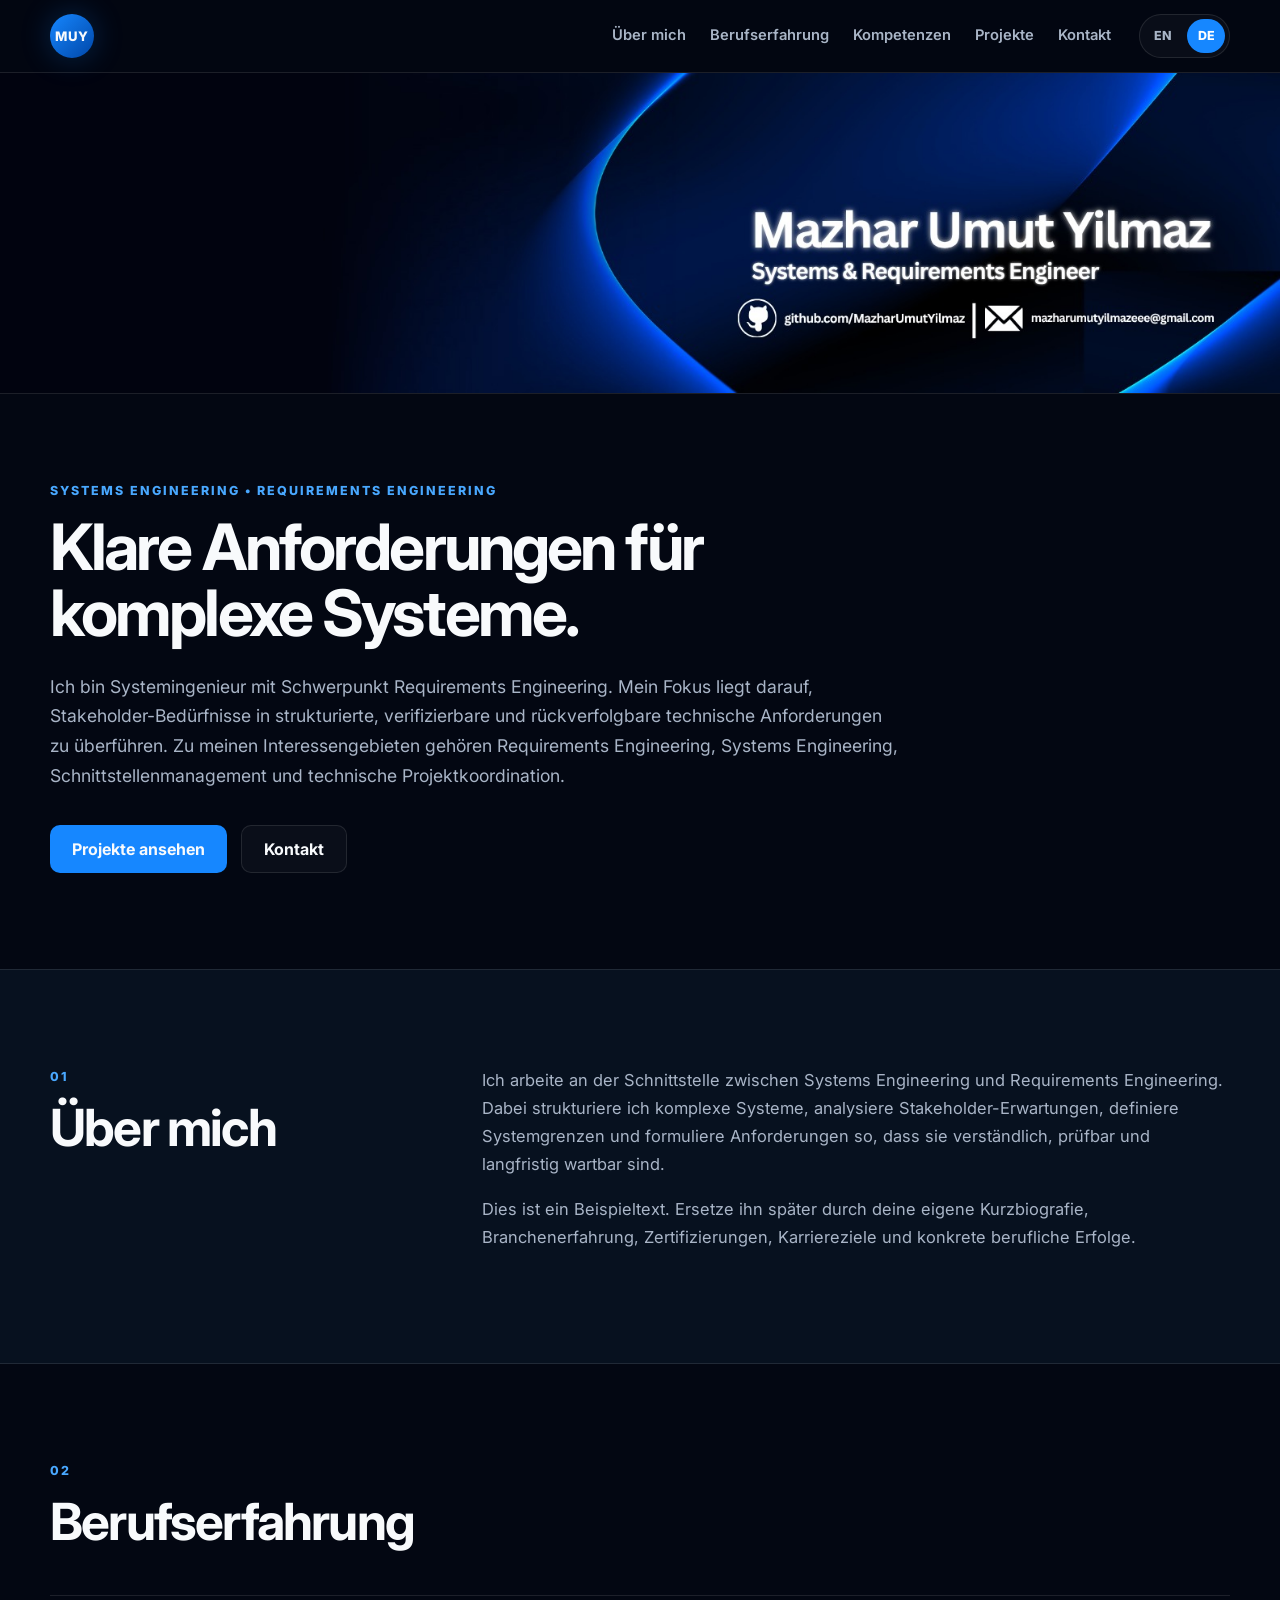
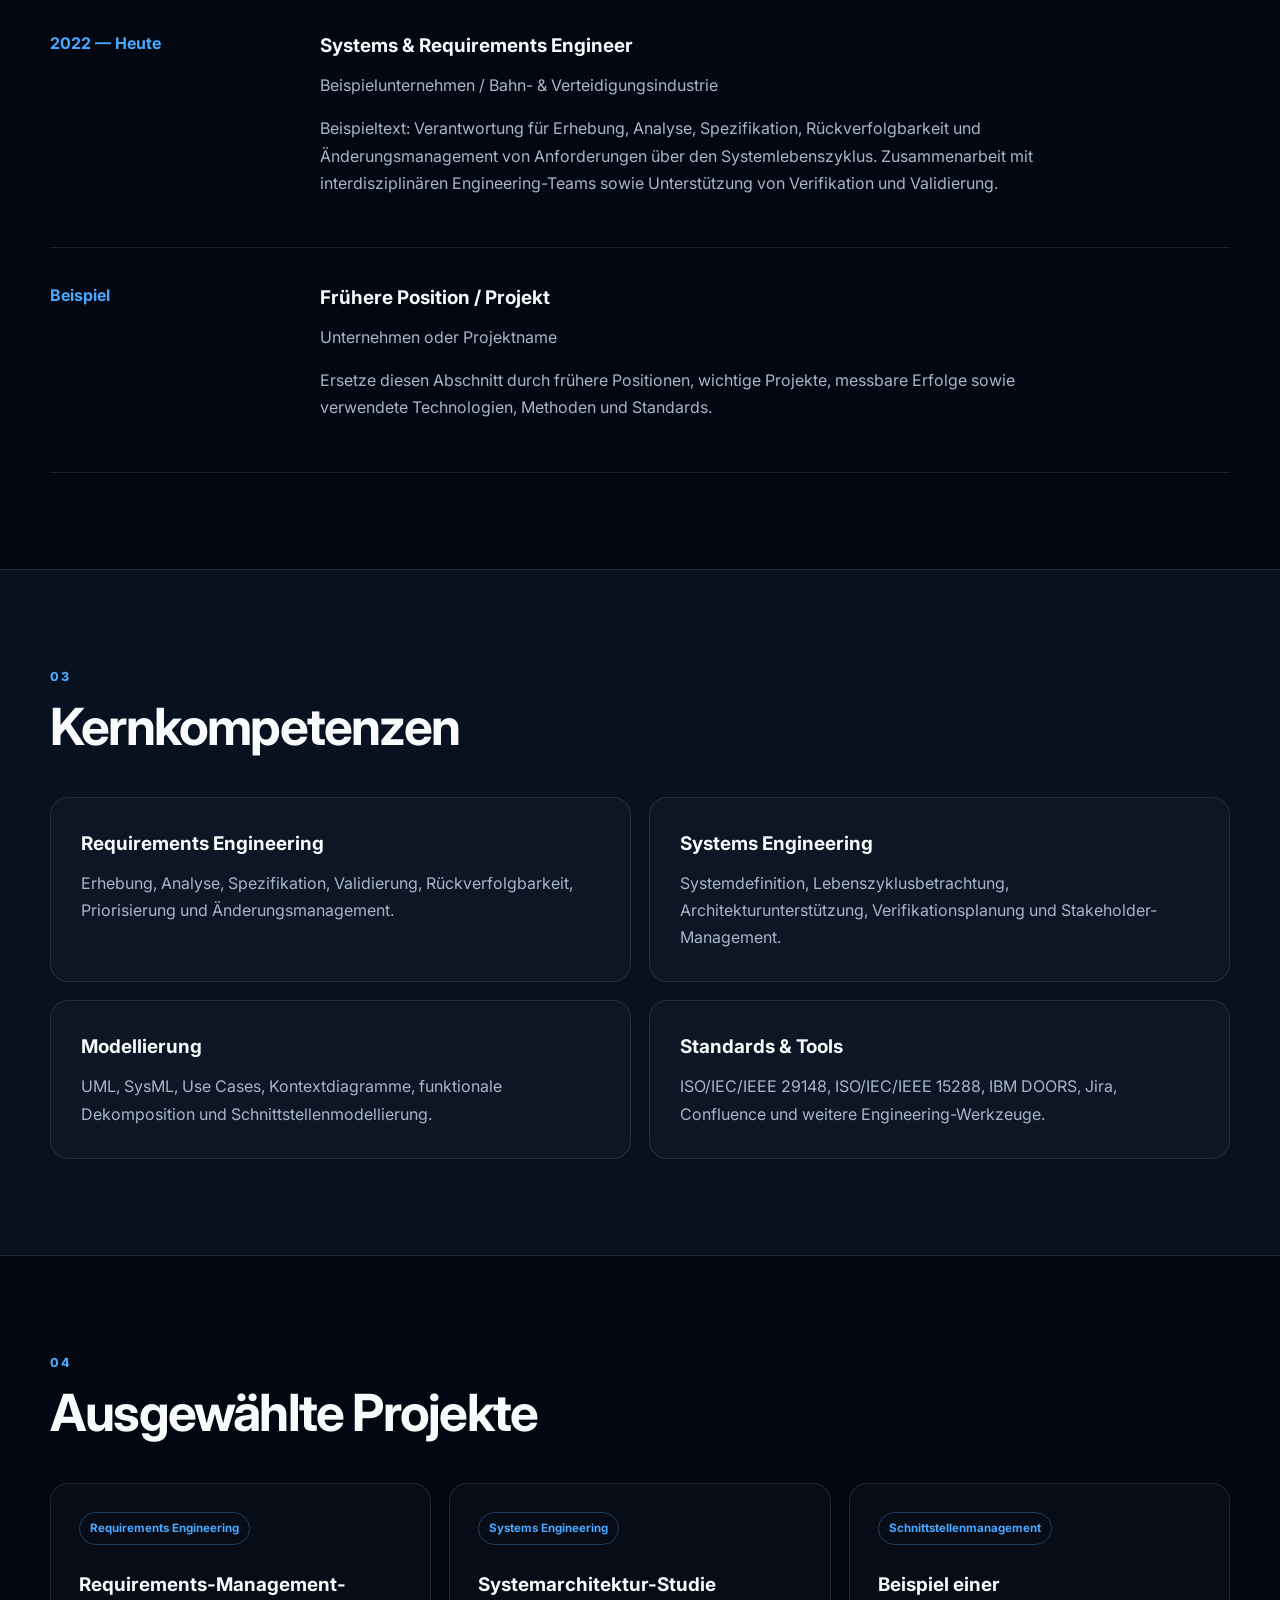
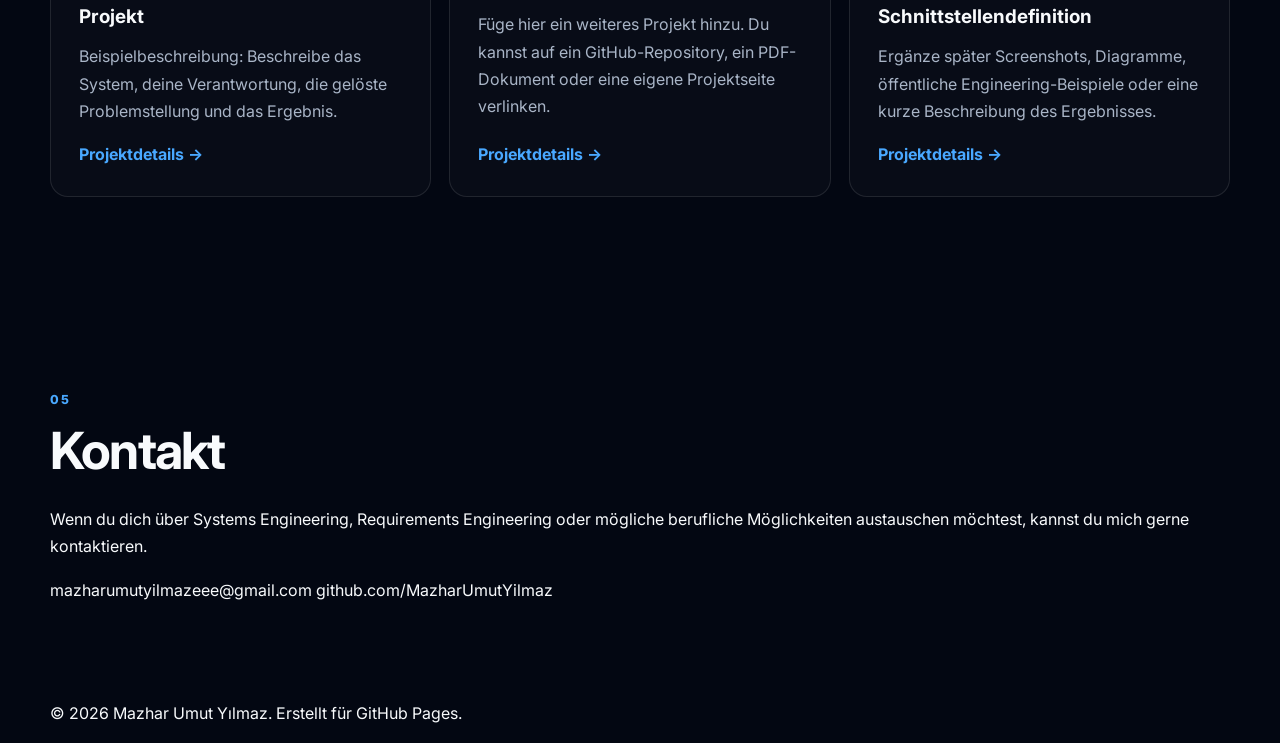
==== de/index.html @ 26349f6c "Add files via upload" ====
<!DOCTYPE html>
<html lang="de">
<head>
  <meta charset="UTF-8" />
  <meta name="viewport" content="width=device-width, initial-scale=1.0" />

  <title>Mazhar Umut Yılmaz | Systemingenieur & Requirements Engineer</title>
  <meta name="description" content="Portfolio von Mazhar Umut Yılmaz – Systemingenieur mit Schwerpunkt Requirements Engineering." />

  <link rel="canonical" href="https://MazharUmutYilmaz.github.io/de/" />
  <link rel="alternate" hreflang="en" href="https://MazharUmutYilmaz.github.io/" />
  <link rel="alternate" hreflang="de" href="https://MazharUmutYilmaz.github.io/de/" />
  <link rel="alternate" hreflang="x-default" href="https://MazharUmutYilmaz.github.io/" />

  <link rel="preconnect" href="https://fonts.googleapis.com">
  <link rel="preconnect" href="https://fonts.gstatic.com" crossorigin>
  <link href="https://fonts.googleapis.com/css2?family=Inter:wght@400;500;600;700;800&display=swap" rel="stylesheet">
  <link rel="stylesheet" href="../styles.css" />
</head>
<body>

  <header class="site-header">
    <div class="container nav-wrapper">
      <a class="brand" href="#home" aria-label="Startseite">MUY</a>

      <div class="nav-area">
        <nav class="nav" aria-label="Hauptnavigation">
          <a href="#about">Über mich</a>
          <a href="#experience">Berufserfahrung</a>
          <a href="#skills">Kompetenzen</a>
          <a href="#projects">Projekte</a>
          <a href="#contact">Kontakt</a>
        </nav>

        <div class="language-switcher" aria-label="Sprache">
          <a href="../" lang="en">EN</a>
          <a class="active" href="./" lang="de" aria-current="page">DE</a>
        </div>
      </div>
    </div>
  </header>

  <main id="home">

    <section class="hero">
      <img
        src="../assets/banner.jpeg"
        alt="Mazhar Umut Yılmaz - Systems & Requirements Engineer"
        class="hero-image"
      />
    </section>

    <section class="section intro-section">
      <div class="container">
        <p class="eyebrow">SYSTEMS ENGINEERING • REQUIREMENTS ENGINEERING</p>

        <h1>Klare Anforderungen für komplexe Systeme.</h1>

        <p class="lead">
          Ich bin Systemingenieur mit Schwerpunkt Requirements Engineering.
          Mein Fokus liegt darauf, Stakeholder-Bedürfnisse in strukturierte,
          verifizierbare und rückverfolgbare technische Anforderungen zu überführen.
          Zu meinen Interessengebieten gehören Requirements Engineering,
          Systems Engineering, Schnittstellenmanagement und technische Projektkoordination.
        </p>

        <div class="button-row">
          <a class="button primary" href="#projects">Projekte ansehen</a>
          <a class="button secondary" href="#contact">Kontakt</a>
        </div>
      </div>
    </section>

    <section class="section alt" id="about">
      <div class="container two-column">
        <div>
          <p class="section-number">01</p>
          <h2>Über mich</h2>
        </div>

        <div class="content">
          <p>
            Ich arbeite an der Schnittstelle zwischen Systems Engineering und
            Requirements Engineering. Dabei strukturiere ich komplexe Systeme,
            analysiere Stakeholder-Erwartungen, definiere Systemgrenzen und
            formuliere Anforderungen so, dass sie verständlich, prüfbar und
            langfristig wartbar sind.
          </p>

          <p>
            Dies ist ein Beispieltext. Ersetze ihn später durch deine eigene
            Kurzbiografie, Branchenerfahrung, Zertifizierungen, Karriereziele
            und konkrete berufliche Erfolge.
          </p>
        </div>
      </div>
    </section>

    <section class="section" id="experience">
      <div class="container">
        <p class="section-number">02</p>
        <h2>Berufserfahrung</h2>

        <div class="timeline">
          <article class="timeline-item">
            <div class="timeline-date">2022 — Heute</div>
            <div>
              <h3>Systems & Requirements Engineer</h3>
              <p class="muted">Beispielunternehmen / Bahn- & Verteidigungsindustrie</p>
              <p>
                Beispieltext: Verantwortung für Erhebung, Analyse, Spezifikation,
                Rückverfolgbarkeit und Änderungsmanagement von Anforderungen
                über den Systemlebenszyklus. Zusammenarbeit mit interdisziplinären
                Engineering-Teams sowie Unterstützung von Verifikation und Validierung.
              </p>
            </div>
          </article>

          <article class="timeline-item">
            <div class="timeline-date">Beispiel</div>
            <div>
              <h3>Frühere Position / Projekt</h3>
              <p class="muted">Unternehmen oder Projektname</p>
              <p>
                Ersetze diesen Abschnitt durch frühere Positionen, wichtige Projekte,
                messbare Erfolge sowie verwendete Technologien, Methoden und Standards.
              </p>
            </div>
          </article>
        </div>
      </div>
    </section>

    <section class="section alt" id="skills">
      <div class="container">
        <p class="section-number">03</p>
        <h2>Kernkompetenzen</h2>

        <div class="cards">
          <article class="card">
            <h3>Requirements Engineering</h3>
            <p>
              Erhebung, Analyse, Spezifikation, Validierung, Rückverfolgbarkeit,
              Priorisierung und Änderungsmanagement.
            </p>
          </article>

          <article class="card">
            <h3>Systems Engineering</h3>
            <p>
              Systemdefinition, Lebenszyklusbetrachtung, Architekturunterstützung,
              Verifikationsplanung und Stakeholder-Management.
            </p>
          </article>

          <article class="card">
            <h3>Modellierung</h3>
            <p>
              UML, SysML, Use Cases, Kontextdiagramme, funktionale Dekomposition
              und Schnittstellenmodellierung.
            </p>
          </article>

          <article class="card">
            <h3>Standards & Tools</h3>
            <p>
              ISO/IEC/IEEE 29148, ISO/IEC/IEEE 15288, IBM DOORS, Jira,
              Confluence und weitere Engineering-Werkzeuge.
            </p>
          </article>
        </div>
      </div>
    </section>

    <section class="section" id="projects">
      <div class="container">
        <p class="section-number">04</p>
        <h2>Ausgewählte Projekte</h2>

        <div class="project-grid">
          <article class="project-card">
            <span class="tag">Requirements Engineering</span>
            <h3>Requirements-Management-Projekt</h3>
            <p>
              Beispielbeschreibung: Beschreibe das System, deine Verantwortung,
              die gelöste Problemstellung und das Ergebnis.
            </p>
            <a href="#">Projektdetails →</a>
          </article>

          <article class="project-card">
            <span class="tag">Systems Engineering</span>
            <h3>Systemarchitektur-Studie</h3>
            <p>
              Füge hier ein weiteres Projekt hinzu. Du kannst auf ein GitHub-Repository,
              ein PDF-Dokument oder eine eigene Projektseite verlinken.
            </p>
            <a href="#">Projektdetails →</a>
          </article>

          <article class="project-card">
            <span class="tag">Schnittstellenmanagement</span>
            <h3>Beispiel einer Schnittstellendefinition</h3>
            <p>
              Ergänze später Screenshots, Diagramme, öffentliche Engineering-Beispiele
              oder eine kurze Beschreibung des Ergebnisses.
            </p>
            <a href="#">Projektdetails →</a>
          </article>
        </div>
      </div>
    </section>

    <section class="section contact-section" id="contact">
      <div class="container contact-box">
        <div>
          <p class="section-number">05</p>
          <h2>Kontakt</h2>
          <p>
            Wenn du dich über Systems Engineering, Requirements Engineering oder
            mögliche berufliche Möglichkeiten austauschen möchtest, kannst du
            mich gerne kontaktieren.
          </p>
        </div>

        <div class="contact-links">
          <a href="mailto:mazharumutyilmazeee@gmail.com">
            mazharumutyilmazeee@gmail.com
          </a>

          <a href="https://github.com/MazharUmutYilmaz" target="_blank" rel="noopener">
            github.com/MazharUmutYilmaz
          </a>
        </div>
      </div>
    </section>

  </main>

  <footer class="footer">
    <div class="container">
      <p>© 2026 Mazhar Umut Yılmaz. Erstellt für GitHub Pages.</p>
    </div>
  </footer>

</body>
</html>
---- styles.css ----
/* =========================
   EASY CUSTOMIZATION
   ========================= */
:root {
  --bg: #030712;
  --bg-alt: #07111f;
  --card: #0b1628;
  --text: #f8fafc;
  --muted: #a9b5c7;
  --line: rgba(255, 255, 255, 0.10);
  --accent: #1687ff;
  --accent-2: #49a8ff;
  --max-width: 1180px;
}

* {
  box-sizing: border-box;
}

html {
  scroll-behavior: smooth;
}

body {
  margin: 0;
  background: var(--bg);
  color: var(--text);
  font-family: "Inter", Arial, sans-serif;
  line-height: 1.7;
}

a {
  color: inherit;
  text-decoration: none;
}

img {
  display: block;
  max-width: 100%;
}

.container {
  width: min(calc(100% - 40px), var(--max-width));
  margin: 0 auto;
}

/* HEADER */
.site-header {
  position: sticky;
  top: 0;
  z-index: 100;
  background: rgba(3, 7, 18, 0.88);
  backdrop-filter: blur(14px);
  border-bottom: 1px solid var(--line);
}

.nav-wrapper {
  min-height: 72px;
  display: flex;
  align-items: center;
  justify-content: space-between;
  gap: 24px;
}

.brand {
  width: 44px;
  height: 44px;
  flex: 0 0 auto;
  display: grid;
  place-items: center;
  border-radius: 50%;
  font-size: 0.82rem;
  font-weight: 800;
  letter-spacing: 0.05em;
  background: linear-gradient(135deg, var(--accent), #0047a8);
  box-shadow: 0 0 30px rgba(22, 135, 255, 0.25);
}

.nav-area {
  display: flex;
  align-items: center;
  justify-content: flex-end;
  gap: 28px;
  min-width: 0;
}

.nav {
  display: flex;
  flex-wrap: wrap;
  gap: 24px;
}

.nav a {
  color: var(--muted);
  font-size: 0.92rem;
  font-weight: 600;
  transition: 0.2s ease;
}

.nav a:hover {
  color: var(--text);
}

/* LANGUAGE SWITCHER */
.language-switcher {
  display: inline-flex;
  align-items: center;
  gap: 5px;
  padding: 4px;
  border: 1px solid var(--line);
  border-radius: 999px;
  background: rgba(255,255,255,0.03);
  white-space: nowrap;
}

.language-switcher a {
  min-width: 38px;
  padding: 6px 10px;
  border-radius: 999px;
  color: var(--muted);
  font-size: 0.78rem;
  font-weight: 800;
  text-align: center;
  transition: 0.2s ease;
}

.language-switcher a:hover {
  color: var(--text);
}

.language-switcher a.active {
  color: #fff;
  background: var(--accent);
}

/* HERO */
.hero {
  width: 100%;
  overflow: hidden;
  border-bottom: 1px solid var(--line);
  background: #020610;
}

.hero-image {
  width: 100%;
  height: auto;
  object-fit: cover;
}

/* SECTIONS */
.section {
  padding: 96px 0;
}

.section.alt {
  background: var(--bg-alt);
  border-top: 1px solid var(--line);
  border-bottom: 1px solid var(--line);
}

.intro-section {
  padding-top: 86px;
}

.eyebrow,
.section-number {
  color: var(--accent-2);
  font-size: 0.78rem;
  font-weight: 800;
  letter-spacing: 0.16em;
}

h1,
h2,
h3,
p {
  margin-top: 0;
}

h1 {
  max-width: 900px;
  margin-bottom: 26px;
  font-size: clamp(2.4rem, 5vw, 5rem);
  line-height: 1.03;
  letter-spacing: -0.045em;
}

h2 {
  margin-bottom: 28px;
  font-size: clamp(2rem, 4vw, 3.4rem);
  line-height: 1.08;
  letter-spacing: -0.035em;
}

h3 {
  margin-bottom: 10px;
  font-size: 1.18rem;
}

.lead {
  max-width: 850px;
  color: var(--muted);
  font-size: 1.1rem;
}

.muted {
  color: var(--muted);
}

.two-column {
  display: grid;
  grid-template-columns: 0.8fr 1.7fr;
  gap: 80px;
}

.content p {
  color: var(--muted);
  font-size: 1.03rem;
}

/* BUTTONS */
.button-row {
  display: flex;
  flex-wrap: wrap;
  gap: 14px;
  margin-top: 34px;
}

.button {
  display: inline-flex;
  align-items: center;
  justify-content: center;
  min-height: 48px;
  padding: 0 22px;
  border-radius: 10px;
  font-weight: 700;
  transition: transform 0.2s ease, opacity 0.2s ease;
}

.button:hover {
  transform: translateY(-2px);
}

.button.primary {
  background: var(--accent);
}

.button.secondary {
  border: 1px solid var(--line);
  background: rgba(255,255,255,0.03);
}

/* EXPERIENCE */
.timeline {
  margin-top: 46px;
  border-top: 1px solid var(--line);
}

.timeline-item {
  display: grid;
  grid-template-columns: 220px 1fr;
  gap: 50px;
  padding: 34px 0;
  border-bottom: 1px solid var(--line);
}

.timeline-date {
  color: var(--accent-2);
  font-weight: 700;
}

.timeline-item p {
  max-width: 760px;
  color: var(--muted);
}

/* SKILLS */
.cards {
  display: grid;
  grid-template-columns: repeat(2, 1fr);
  gap: 18px;
  margin-top: 42px;
}

.card,
.project-card {
  border: 1px solid var(--line);
  border-radius: 18px;
  background: rgba(255,255,255,0.025);
}

.card {
  padding: 30px;
}

.card p {
  margin-bottom: 0;
  color: var(--muted);
}

/* PROJECTS */
.project-grid {
  display: grid;
  grid-template-columns: repeat(3, 1fr);
  gap: 18px;
  margin-top: 42px;
}

.project-card {
  min-height: 290px;
  padding: 28px;
  display: flex;
  flex-direction: column;
}

.project-card p {
  color: var(--muted);
  flex-grow: 1;
}

.project-card a {
  color: var(--accent-2);
  font-weight: 700;
}

.tag {
  width: fit-content;
  margin-bottom: 24px;
  padding: 6px 10px;
  border: 1px solid rgba(73, 168, 255, 0.3);
  border-radius: 999px;
  color: var(--accent-2);
  font-size: 0.72rem;
  font-weight: 700;
}

/* =========================
   CONTACT FORM
   ========================= */

.contact-form {
  margin-top: 40px;
  width: 100%;
  display: flex;
  flex-direction: column;
  gap: 20px;
}

.form-row {
  display: grid;
  grid-template-columns: repeat(2, 1fr);
  gap: 20px;
}

.form-group {
  display: flex;
  flex-direction: column;
  gap: 8px;
}

.form-group label {
  font-size: 14px;
  font-weight: 600;
  letter-spacing: 0.5px;
}

.form-group input,
.form-group textarea {
  width: 100%;
  padding: 14px 16px;

  font-family: inherit;
  font-size: 15px;

  border: 1px solid #d8d8d8;
  border-radius: 8px;

  background: transparent;

  outline: none;

  transition:
    border-color 0.2s ease,
    box-shadow 0.2s ease;
}

.form-group input:focus,
.form-group textarea:focus {
  border-color: #333;
  box-shadow: 0 0 0 3px rgba(0, 0, 0, 0.06);
}

.form-group textarea {
  resize: vertical;
  min-height: 150px;
}

.contact-button {
  align-self: flex-start;

  padding: 13px 28px;

  border: none;
  border-radius: 8px;

  background: #111;
  color: #fff;

  font-family: inherit;
  font-size: 15px;
  font-weight: 600;

  cursor: pointer;

  transition:
    transform 0.2s ease,
    opacity 0.2s ease;
}

.contact-button:hover {
  transform: translateY(-2px);
  opacity: 0.85;
}

/* Mobile */

@media (max-width: 768px) {
  .form-row {
    grid-template-columns: 1fr;
  }

  .contact-button {
    width: 100%;
  }
}

/* RESPONSIVE */
@media (max-width: 980px) {
  .nav-area {
    gap: 16px;
  }

  .nav {
    gap: 14px;
  }

  .nav a {
    font-size: 0.82rem;
  }
}

@media (max-width: 900px) {
  .two-column,
  .contact-box {
    grid-template-columns: 1fr;
    gap: 30px;
  }

  .project-grid {
    grid-template-columns: 1fr;
  }

  .cards {
    grid-template-columns: 1fr;
  }

  .timeline-item {
    grid-template-columns: 1fr;
    gap: 8px;
  }
}

@media (max-width: 760px) {
  .site-header {
    position: static;
  }

  .nav-wrapper {
    padding: 14px 0;
  }

  .nav {
    display: none;
  }

  .section {
    padding: 72px 0;
  }

  h1 {
    font-size: clamp(2.2rem, 12vw, 3.8rem);
  }
}

@media (max-width: 520px) {
  .container {
    width: min(calc(100% - 28px), var(--max-width));
  }

  .hero-image {
    min-height: 170px;
    object-position: center;
  }
}
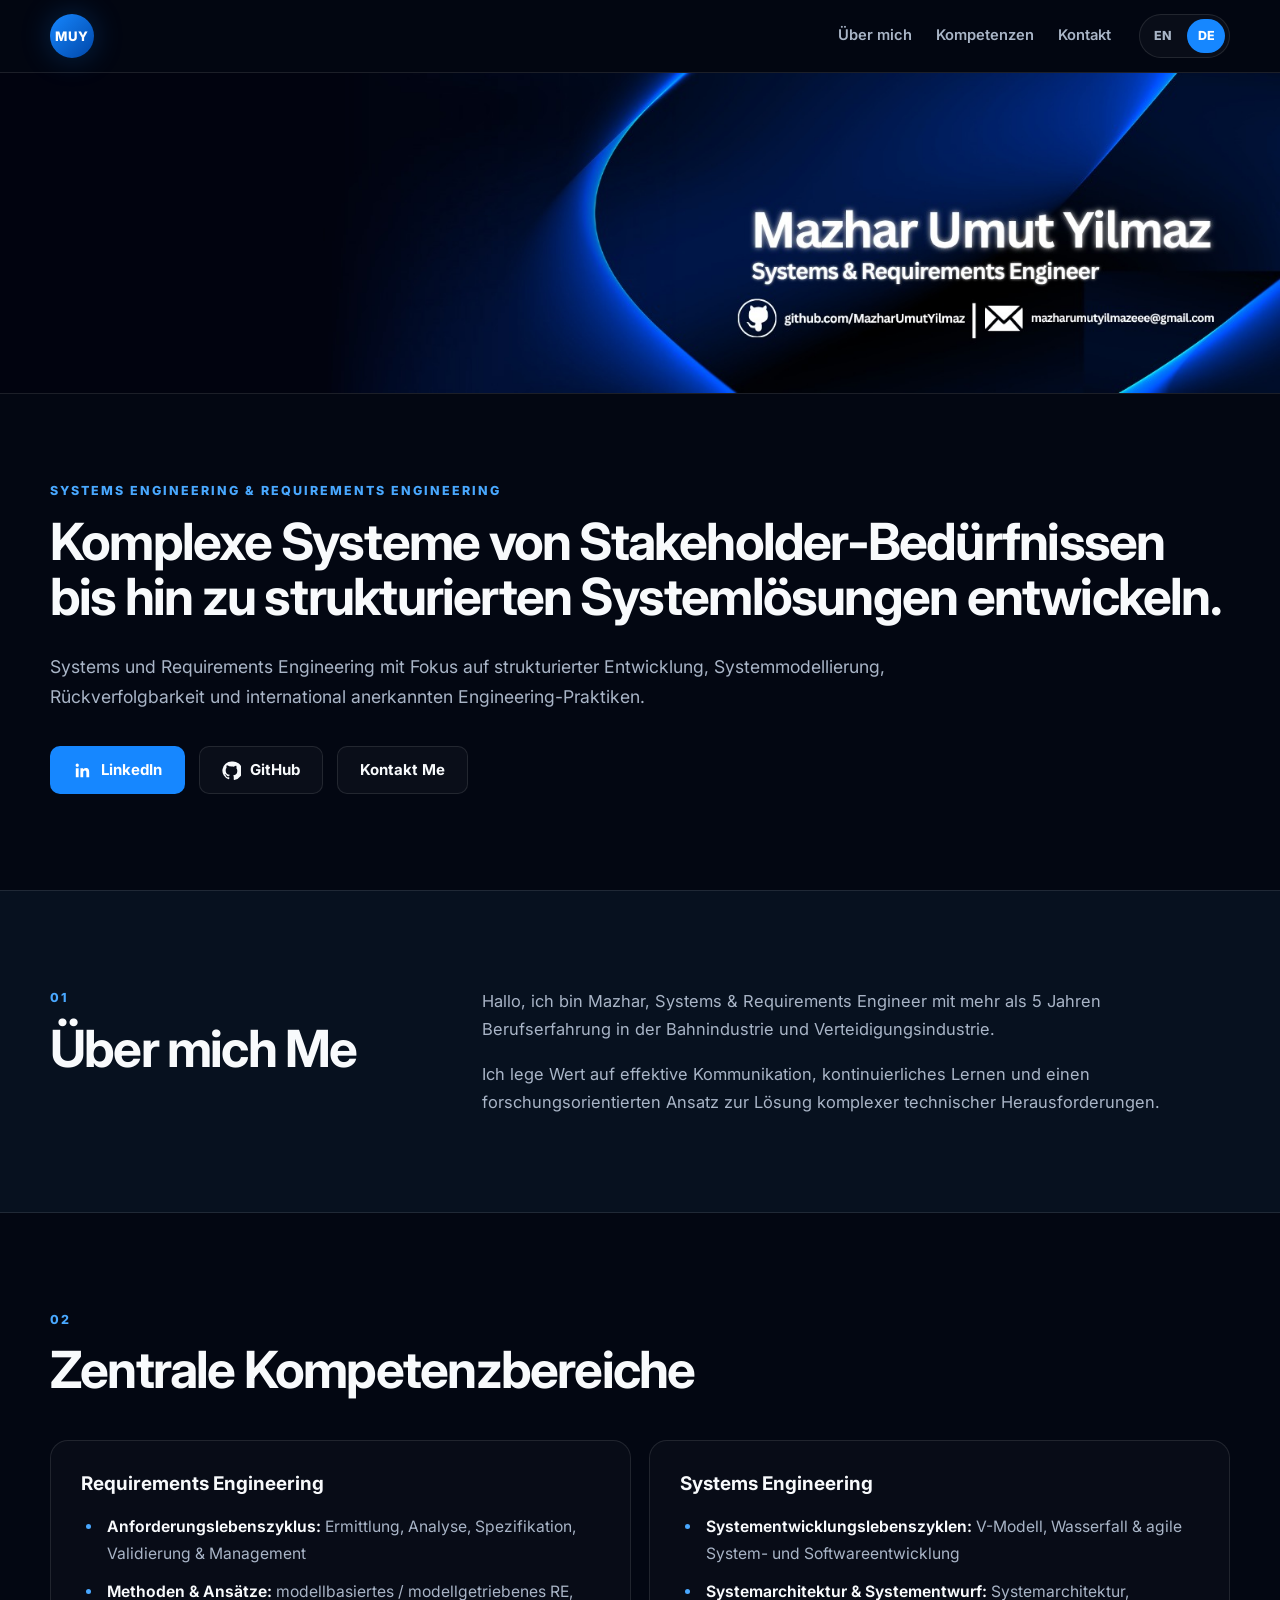
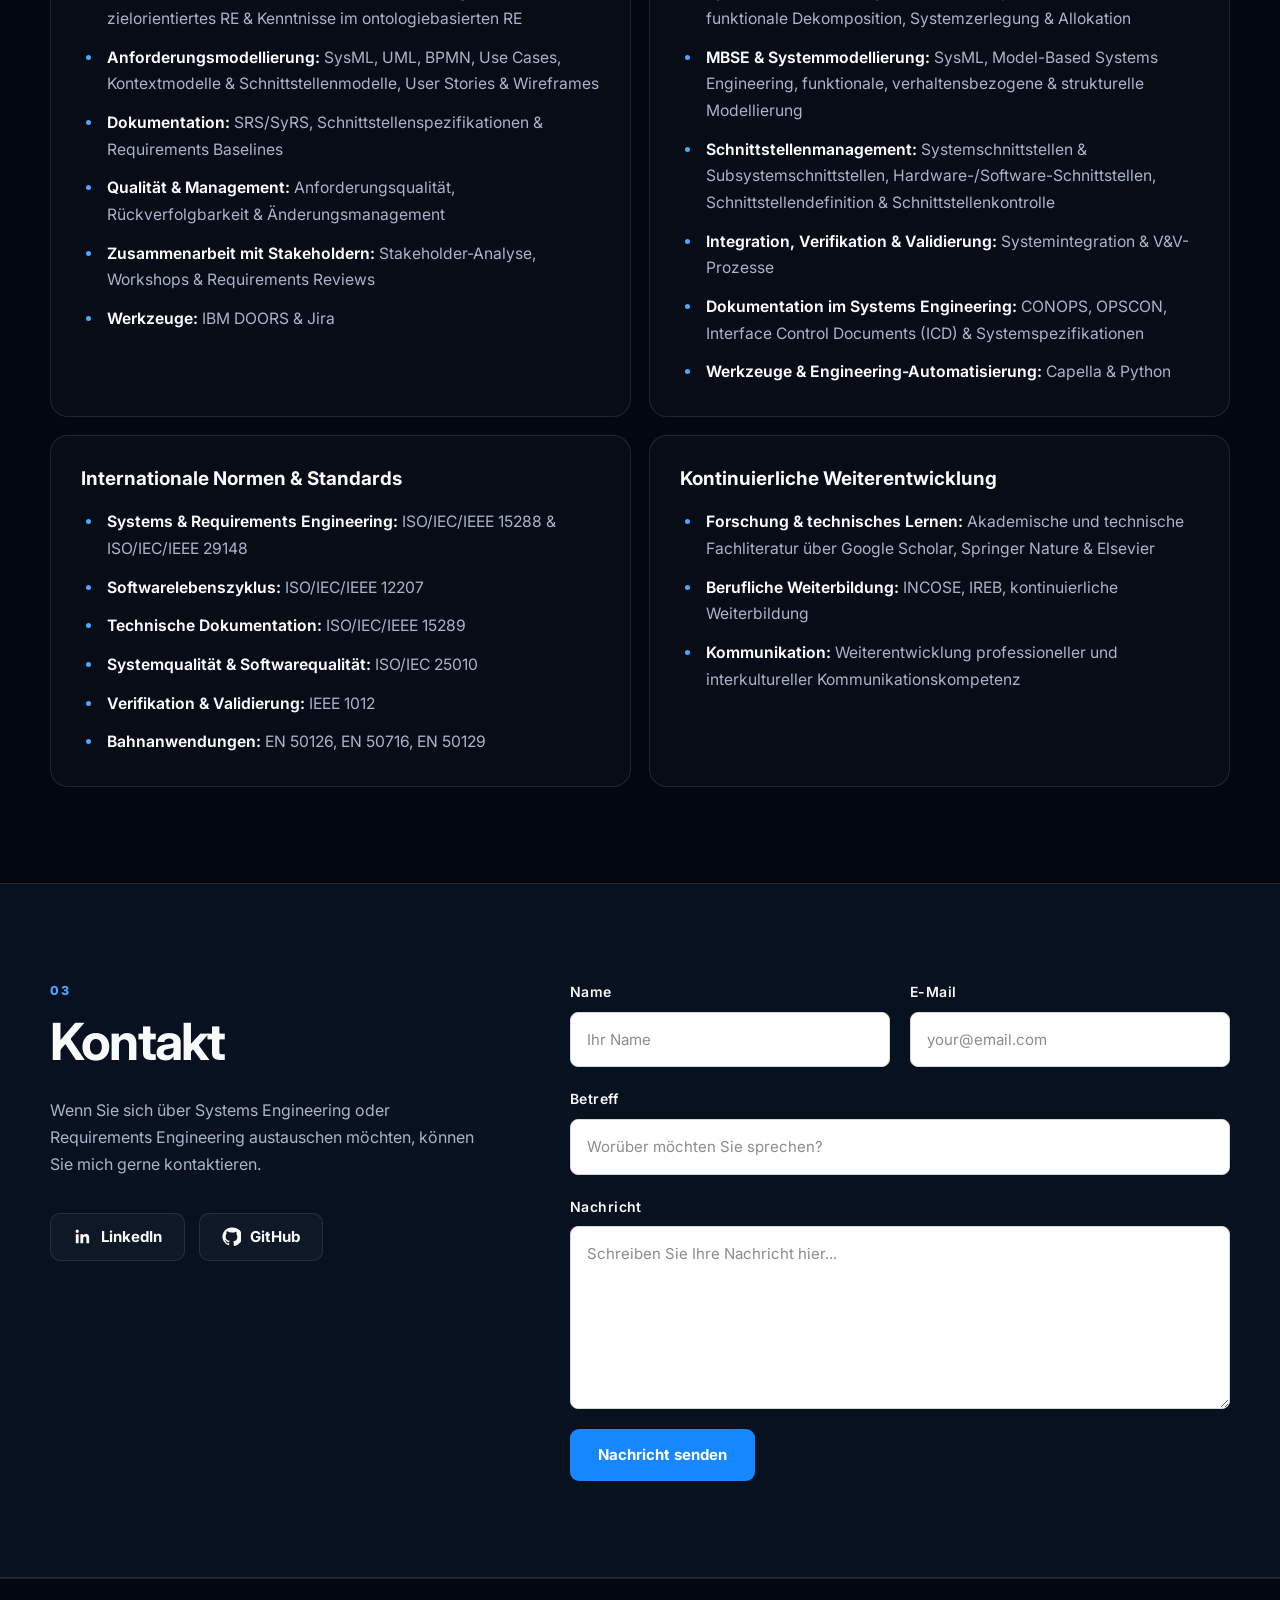
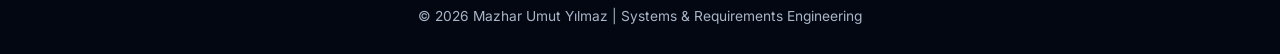
==== commit ff640039: "Add files via upload" ====
--- a/de/index.html
+++ b/de/index.html
@@ -1,247 +1,818 @@
 <!DOCTYPE html>
 <html lang="de">
+
 <head>
   <meta charset="UTF-8" />
-  <meta name="viewport" content="width=device-width, initial-scale=1.0" />
-
-  <title>Mazhar Umut Yılmaz | Systemingenieur & Requirements Engineer</title>
-  <meta name="description" content="Portfolio von Mazhar Umut Yılmaz – Systemingenieur mit Schwerpunkt Requirements Engineering." />
-
-  <link rel="canonical" href="https://MazharUmutYilmaz.github.io/de/" />
-  <link rel="alternate" hreflang="en" href="https://MazharUmutYilmaz.github.io/" />
-  <link rel="alternate" hreflang="de" href="https://MazharUmutYilmaz.github.io/de/" />
-  <link rel="alternate" hreflang="x-default" href="https://MazharUmutYilmaz.github.io/" />
-
-  <link rel="preconnect" href="https://fonts.googleapis.com">
-  <link rel="preconnect" href="https://fonts.gstatic.com" crossorigin>
-  <link href="https://fonts.googleapis.com/css2?family=Inter:wght@400;500;600;700;800&display=swap" rel="stylesheet">
-  <link rel="stylesheet" href="../styles.css" />
+
+  <meta
+    name="viewport"
+    content="width=device-width, initial-scale=1.0"
+  />
+
+  <title>
+    Mazhar Umut Yılmaz | Systems & Requirements Engineer
+  </title>
+
+  <meta
+    name="description"
+    content="Professionelles Portfolio von Mazhar Umut Yılmaz, Systems & Requirements Engineer mit Erfahrung in der Bahn- und Verteidigungsindustrie."
+  />
+
+  <!-- SEO / Language -->
+
+  <link
+    rel="canonical"
+    href="https://MazharUmutYilmaz.github.io/de/"
+  />
+
+  <link
+    rel="alternate"
+    hreflang="en"
+    href="https://MazharUmutYilmaz.github.io/"
+  />
+
+  <link
+    rel="alternate"
+    hreflang="de"
+    href="https://MazharUmutYilmaz.github.io/de/"
+  />
+
+  <link
+    rel="alternate"
+    hreflang="x-default"
+    href="https://MazharUmutYilmaz.github.io/"
+  />
+
+  <!-- Google Fonts -->
+
+  <link
+    rel="preconnect"
+    href="https://fonts.googleapis.com"
+  />
+
+  <link
+    rel="preconnect"
+    href="https://fonts.gstatic.com"
+    crossorigin
+  />
+
+  <link
+    href="https://fonts.googleapis.com/css2?family=Inter:wght@400;500;600;700;800&display=swap"
+    rel="stylesheet"
+  />
+
+  <!-- CSS -->
+
+  <link
+    rel="stylesheet"
+    href="../styles.css"
+  />
+
 </head>
+
+
 <body>
 
+
+  <!-- =========================
+       HEADER
+       ========================= -->
+
   <header class="site-header">
+
     <div class="container nav-wrapper">
-      <a class="brand" href="#home" aria-label="Startseite">MUY</a>
+
+      <a
+        class="brand"
+        href="#home"
+        aria-label="Startseite"
+      >
+        MUY
+      </a>
+
 
       <div class="nav-area">
-        <nav class="nav" aria-label="Hauptnavigation">
-          <a href="#about">Über mich</a>
-          <a href="#experience">Berufserfahrung</a>
-          <a href="#skills">Kompetenzen</a>
-          <a href="#projects">Projekte</a>
-          <a href="#contact">Kontakt</a>
+
+        <nav
+          class="nav"
+          aria-label="Hauptnavigation"
+        >
+
+          <a href="#about">
+            Über mich
+          </a>
+
+          <a href="#skills">
+            Kompetenzen
+          </a>
+
+          <a href="#contact">
+            Kontakt
+          </a>
+
         </nav>
 
-        <div class="language-switcher" aria-label="Sprache">
-          <a href="../" lang="en">EN</a>
-          <a class="active" href="./" lang="de" aria-current="page">DE</a>
+
+        <!-- SPRACHWAHL -->
+
+        <div
+          class="language-switcher"
+          aria-label="Sprache"
+        >
+
+          <a
+            href="../"
+            lang="en"
+          >
+            EN
+          </a>
+
+          <a
+            class="active"
+            href="./"
+            lang="de"
+            aria-current="page"
+          >
+            DE
+          </a>
+
         </div>
+
       </div>
+
     </div>
+
   </header>
 
+
+
+  <!-- =========================
+       MAIN
+       ========================= -->
+
   <main id="home">
 
+
+    <!-- =========================
+         HERO-BILD
+         ========================= -->
+
     <section class="hero">
+
       <img
         src="../assets/banner.jpeg"
-        alt="Mazhar Umut Yılmaz - Systems & Requirements Engineer"
+        alt="Mazhar Umut Yılmaz – Systems & Requirements Engineer"
         class="hero-image"
       />
+
     </section>
 
+
+
+    <!-- =========================
+         EINLEITUNG
+         ========================= -->
+
     <section class="section intro-section">
+
       <div class="container">
-        <p class="eyebrow">SYSTEMS ENGINEERING • REQUIREMENTS ENGINEERING</p>
-
-        <h1>Klare Anforderungen für komplexe Systeme.</h1>
+
+        <p class="eyebrow">
+          SYSTEMS ENGINEERING & REQUIREMENTS ENGINEERING
+        </p>
+
+
+        <h2>
+          Komplexe Systeme von Stakeholder-Bedürfnissen
+          bis hin zu strukturierten Systemlösungen entwickeln.
+        </h2>
+
 
         <p class="lead">
-          Ich bin Systemingenieur mit Schwerpunkt Requirements Engineering.
-          Mein Fokus liegt darauf, Stakeholder-Bedürfnisse in strukturierte,
-          verifizierbare und rückverfolgbare technische Anforderungen zu überführen.
-          Zu meinen Interessengebieten gehören Requirements Engineering,
-          Systems Engineering, Schnittstellenmanagement und technische Projektkoordination.
+          Systems und Requirements Engineering mit Fokus auf
+          strukturierter Entwicklung, Systemmodellierung, Rückverfolgbarkeit
+          und international anerkannten Engineering-Praktiken.
         </p>
 
+
+
+        <!-- SOCIAL / KONTAKT BUTTONS -->
+
         <div class="button-row">
-          <a class="button primary" href="#projects">Projekte ansehen</a>
-          <a class="button secondary" href="#contact">Kontakt</a>
+          
+          <a
+            class="button primary social-button"
+            href="https://www.linkedin.com/in/mazharyilmaz/?locale=de-DE"
+            target="_blank"
+            rel="noopener noreferrer"
+          >
+
+            <svg
+              class="button-icon"
+              viewBox="0 0 24 24"
+              aria-hidden="true"
+            >
+              <path
+                fill="currentColor"
+                d="M20.447 20.452h-3.554v-5.569c0-1.328-.027-3.037-1.852-3.037-1.853
+                0-2.136 1.445-2.136 2.939v5.667H9.351V9h3.414v1.561h.046c.477-.9
+                1.637-1.85 3.37-1.85 3.601 0 4.267 2.37 4.267
+                5.455v6.286zM5.337 7.433a2.062 2.062 0 1 1
+                0-4.124 2.062 2.062 0 0 1 0 4.124zM7.119
+                20.452H3.555V9h3.564v11.452z"
+              />
+            </svg>
+
+            LinkedIn
+
+          </a>
+
+
+
+          <!-- GITHUB -->
+
+          <a
+            class="button secondary social-button"
+            href="https://github.com/MazharUmutYilmaz"
+            target="_blank"
+            rel="noopener noreferrer"
+          >
+
+            <svg
+              class="button-icon"
+              viewBox="0 0 24 24"
+              aria-hidden="true"
+            >
+              <path
+                fill="currentColor"
+                d="M12 .7a11.5 11.5 0 0 0-3.64 22.41c.58.1.79-.25.79-.56
+                v-2.02c-3.22.7-3.9-1.37-3.9-1.37-.53-1.34-1.29-1.7-1.29-1.7
+                -1.05-.72.08-.71.08-.71 1.16.08 1.77 1.19 1.77
+                1.19 1.04 1.77 2.72 1.26 3.38.96.1-.75.4-1.26.74-1.55
+                -2.57-.29-5.27-1.29-5.27-5.69 0-1.26.45-2.29
+                1.18-3.1-.12-.29-.51-1.47.11-3.06 0 0 .96-.31
+                3.16 1.18A10.95 10.95 0 0 1 12 6.92c.98 0
+                1.96.13 2.88.39 2.2-1.49 3.16-1.18
+                3.16-1.18.62 1.59.23 2.77.11 3.06.74.81
+                1.18 1.84 1.18 3.1 0 4.41-2.71 5.4-5.29
+                5.68.42.36.79 1.08.79 2.18v3.23c0 .31.21.67.8.56A11.5
+                11.5 0 0 0 12 .7z"
+              />
+            </svg>
+
+            GitHub
+
+          </a>
+
+
+
+          <!-- KONTAKT -->
+
+          <a
+            class="button secondary"
+            href="#contact"
+          >
+            Kontakt Me
+          </a>
+
         </div>
+
       </div>
+
     </section>
 
-    <section class="section alt" id="about">
+
+
+    <!-- =========================
+         ÜBER MICH
+         ========================= -->
+
+    <section
+      class="section alt"
+      id="about"
+    >
+
       <div class="container two-column">
+
+
         <div>
-          <p class="section-number">01</p>
-          <h2>Über mich</h2>
+
+          <p class="section-number">
+            01
+          </p>
+
+          <h2>
+            Über mich Me
+          </h2>
+
         </div>
 
+
         <div class="content">
+
           <p>
-            Ich arbeite an der Schnittstelle zwischen Systems Engineering und
-            Requirements Engineering. Dabei strukturiere ich komplexe Systeme,
-            analysiere Stakeholder-Erwartungen, definiere Systemgrenzen und
-            formuliere Anforderungen so, dass sie verständlich, prüfbar und
-            langfristig wartbar sind.
+            Hallo, ich bin Mazhar, Systems & Requirements Engineer
+            mit mehr als 5 Jahren Berufserfahrung in der Bahnindustrie
+            und Verteidigungsindustrie.
           </p>
 
+
           <p>
-            Dies ist ein Beispieltext. Ersetze ihn später durch deine eigene
-            Kurzbiografie, Branchenerfahrung, Zertifizierungen, Karriereziele
-            und konkrete berufliche Erfolge.
+            Ich lege Wert auf effektive Kommunikation, kontinuierliches Lernen
+            und einen forschungsorientierten Ansatz zur Lösung komplexer
+            technischer Herausforderungen.
           </p>
+
         </div>
+
       </div>
+
     </section>
 
-    <section class="section" id="experience">
-      <div class="container">
-        <p class="section-number">02</p>
-        <h2>Berufserfahrung</h2>
-
-        <div class="timeline">
-          <article class="timeline-item">
-            <div class="timeline-date">2022 — Heute</div>
-            <div>
-              <h3>Systems & Requirements Engineer</h3>
-              <p class="muted">Beispielunternehmen / Bahn- & Verteidigungsindustrie</p>
-              <p>
-                Beispieltext: Verantwortung für Erhebung, Analyse, Spezifikation,
-                Rückverfolgbarkeit und Änderungsmanagement von Anforderungen
-                über den Systemlebenszyklus. Zusammenarbeit mit interdisziplinären
-                Engineering-Teams sowie Unterstützung von Verifikation und Validierung.
-              </p>
+
+
+    <!-- =========================
+     KOMPETENZEN
+     ========================= -->
+
+<section
+  class="section"
+  id="skills"
+>
+
+  <div class="container">
+
+    <p class="section-number">
+      02
+    </p>
+
+    <h2>
+      Zentrale Kompetenzbereiche
+    </h2>
+
+
+    <div class="cards">
+
+
+      <!-- =========================
+           REQUIREMENTS ENGINEERING
+           ========================= -->
+
+      <article class="card">
+
+        <h3>
+          Requirements Engineering
+        </h3>
+
+        <ul class="skills-list">
+
+          <li>
+            <strong>Anforderungslebenszyklus:</strong>
+            Ermittlung, Analyse, Spezifikation,
+            Validierung & Management
+          </li>
+
+          <li>
+            <strong>Methoden & Ansätze:</strong>
+            modellbasiertes / modellgetriebenes RE,
+            zielorientiertes RE &
+            Kenntnisse im ontologiebasierten RE
+          </li>
+
+          <li>
+            <strong>Anforderungsmodellierung:</strong>
+            SysML, UML, BPMN, Use Cases,
+            Kontextmodelle & Schnittstellenmodelle,
+            User Stories & Wireframes
+          </li>
+
+          <li>
+            <strong>Dokumentation:</strong>
+            SRS/SyRS, Schnittstellenspezifikationen &
+            Requirements Baselines
+          </li>
+
+          <li>
+            <strong>Qualität & Management:</strong>
+            Anforderungsqualität, Rückverfolgbarkeit &
+            Änderungsmanagement
+          </li>
+
+          <li>
+            <strong>Zusammenarbeit mit Stakeholdern:</strong>
+            Stakeholder-Analyse, Workshops &
+            Requirements Reviews
+          </li>
+
+          <li>
+            <strong>Werkzeuge:</strong>
+            IBM DOORS & Jira
+          </li>
+
+        </ul>
+
+      </article>
+
+
+
+      <!-- =========================
+           SYSTEMS ENGINEERING
+           ========================= -->
+
+      <article class="card">
+
+        <h3>
+          Systems Engineering
+        </h3>
+
+        <ul class="skills-list">
+
+          <li>
+            <strong>Systementwicklungslebenszyklen:</strong>
+            V-Modell, Wasserfall & agile
+            System- und Softwareentwicklung
+          </li>
+
+          <li>
+            <strong>Systemarchitektur & Systementwurf:</strong>
+            Systemarchitektur, funktionale Dekomposition,
+            Systemzerlegung & Allokation
+          </li>
+
+          <li>
+            <strong>MBSE & Systemmodellierung:</strong>
+            SysML, Model-Based Systems Engineering,
+            funktionale, verhaltensbezogene & strukturelle Modellierung
+          </li>
+
+          <li>
+            <strong>Schnittstellenmanagement:</strong>
+            Systemschnittstellen & Subsystemschnittstellen,
+            Hardware-/Software-Schnittstellen,
+            Schnittstellendefinition & Schnittstellenkontrolle
+          </li>
+
+          <li>
+            <strong>Integration, Verifikation & Validierung:</strong>
+            Systemintegration & V&V-Prozesse
+          </li>
+
+          <li>
+            <strong>Dokumentation im Systems Engineering:</strong>
+            CONOPS, OPSCON,
+            Interface Control Documents (ICD) &
+            Systemspezifikationen
+          </li>
+
+          <li>
+            <strong>Werkzeuge & Engineering-Automatisierung:</strong>
+            Capella & Python
+          </li>
+
+        </ul>
+
+      </article>
+
+
+
+      <!-- =========================
+           INTERNATIONALE NORMEN & STANDARDS
+           ========================= -->
+
+      <article class="card">
+
+        <h3>
+          Internationale Normen & Standards
+        </h3>
+
+        <ul class="skills-list">
+
+          <li>
+            <strong>Systems & Requirements Engineering:</strong>
+            ISO/IEC/IEEE 15288 &
+            ISO/IEC/IEEE 29148
+          </li>
+
+          <li>
+            <strong>Softwarelebenszyklus:</strong>
+            ISO/IEC/IEEE 12207
+          </li>
+
+          <li>
+            <strong>Technische Dokumentation:</strong>
+            ISO/IEC/IEEE 15289
+          </li>
+
+          <li>
+            <strong>Systemqualität & Softwarequalität:</strong>
+            ISO/IEC 25010
+          </li>
+
+          <li>
+            <strong>Verifikation & Validierung:</strong>
+            IEEE 1012
+          </li>
+
+          <li>
+            <strong>Bahnanwendungen:</strong>
+            EN 50126, EN 50716, EN 50129
+          </li>
+
+        </ul>
+
+      </article>
+
+
+
+      <!-- =========================
+           KONTINUIERLICHE WEITERENTWICKLUNG
+           ========================= -->
+
+      <article class="card">
+
+        <h3>
+          Kontinuierliche Weiterentwicklung
+        </h3>
+
+        <ul class="skills-list">
+
+          <li>
+            <strong>Forschung & technisches Lernen:</strong>
+            Akademische und technische Fachliteratur über
+            Google Scholar, Springer Nature & Elsevier
+          </li>
+
+          <li>
+            <strong>Berufliche Weiterbildung:</strong>
+            INCOSE, IREB, kontinuierliche Weiterbildung
+          </li>
+
+          <li>
+            <strong>Kommunikation:</strong>
+            Weiterentwicklung professioneller und
+            interkultureller Kommunikationskompetenz
+          </li>
+
+        </ul>
+
+      </article>
+
+
+    </div>
+
+  </div>
+
+</section>
+
+    <!-- =========================
+         KONTAKT
+         ========================= -->
+
+    <section
+      class="section alt contact-section"
+      id="contact"
+    >
+
+      <div class="container contact-box">
+
+
+        <!-- KONTAKT INFO -->
+
+        <div class="contact-info">
+
+          <p class="section-number">
+            03
+          </p>
+
+
+          <h2>
+            Kontakt
+          </h2>
+
+
+          <p>
+            Wenn Sie sich über Systems Engineering oder
+            Requirements Engineering austauschen möchten,
+            können Sie mich gerne kontaktieren.
+          </p>
+
+
+
+          <!-- BUTTONS -->
+
+          <div class="button-row">
+
+
+            <!-- LINKEDIN -->
+
+            <a
+              class="button secondary social-button"
+              href="https://www.linkedin.com/in/mazharyilmaz/?locale=de_DE"
+              target="_blank"
+              rel="noopener noreferrer"
+            >
+
+              <svg
+                class="button-icon"
+                viewBox="0 0 24 24"
+                aria-hidden="true"
+              >
+                <path
+                  fill="currentColor"
+                  d="M20.447 20.452h-3.554v-5.569c0-1.328-.027-3.037-1.852-3.037-1.853
+                  0-2.136 1.445-2.136 2.939v5.667H9.351V9h3.414v1.561h.046c.477-.9
+                  1.637-1.85 3.37-1.85 3.601 0 4.267 2.37 4.267
+                  5.455v6.286zM5.337 7.433a2.062 2.062 0 1 1
+                  0-4.124 2.062 2.062 0 0 1 0 4.124zM7.119
+                  20.452H3.555V9h3.564v11.452z"
+                />
+              </svg>
+
+              LinkedIn
+
+            </a>
+
+
+
+            <!-- GITHUB -->
+
+            <a
+              class="button secondary social-button"
+              href="https://github.com/MazharUmutYilmaz"
+              target="_blank"
+              rel="noopener noreferrer"
+            >
+
+              <svg
+                class="button-icon"
+                viewBox="0 0 24 24"
+                aria-hidden="true"
+              >
+                <path
+                  fill="currentColor"
+                  d="M12 .7a11.5 11.5 0 0 0-3.64 22.41c.58.1.79-.25.79-.56
+                  v-2.02c-3.22.7-3.9-1.37-3.9-1.37-.53-1.34-1.29-1.7-1.29-1.7
+                  -1.05-.72.08-.71.08-.71 1.16.08 1.77 1.19 1.77
+                  1.19 1.04 1.77 2.72 1.26 3.38.96.1-.75.4-1.26.74-1.55
+                  -2.57-.29-5.27-1.29-5.27-5.69 0-1.26.45-2.29
+                  1.18-3.1-.12-.29-.51-1.47.11-3.06 0 0 .96-.31
+                  3.16 1.18A10.95 10.95 0 0 1 12 6.92c.98 0
+                  1.96.13 2.88.39 2.2-1.49 3.16-1.18
+                  3.16-1.18.62 1.59.23 2.77.11 3.06.74.81
+                  1.18 1.84 1.18 3.1 0 4.41-2.71 5.4-5.29
+                  5.68.42.36.79 1.08.79 2.18v3.23c0 .31.21.67.8.56A11.5
+                  11.5 0 0 0 12 .7z"
+                />
+              </svg>
+
+              GitHub
+
+            </a>
+
+
+          </div>
+
+        </div>
+
+
+
+        <!-- =========================
+             KONTAKT FORM
+             ========================= -->
+
+        <form
+          class="contact-form"
+          action="https://formspree.io/f/mnparwvd"
+          method="POST"
+        >
+
+
+          <!-- NAME + E-MAIL -->
+
+          <div class="form-row">
+
+
+            <div class="form-group">
+
+              <label for="name">
+                Name
+              </label>
+
+              <input
+                type="text"
+                id="name"
+                name="name"
+                placeholder="Ihr Name"
+                autocomplete="name"
+                required
+              />
+
             </div>
-          </article>
-
-          <article class="timeline-item">
-            <div class="timeline-date">Beispiel</div>
-            <div>
-              <h3>Frühere Position / Projekt</h3>
-              <p class="muted">Unternehmen oder Projektname</p>
-              <p>
-                Ersetze diesen Abschnitt durch frühere Positionen, wichtige Projekte,
-                messbare Erfolge sowie verwendete Technologien, Methoden und Standards.
-              </p>
+
+
+
+            <div class="form-group">
+
+              <label for="email">
+                E-Mail
+              </label>
+
+              <input
+                type="email"
+                id="email"
+                name="email"
+                placeholder="your@email.com"
+                autocomplete="email"
+                required
+              />
+
             </div>
-          </article>
-        </div>
+
+
+          </div>
+
+
+
+          <!-- BETREFF -->
+
+          <div class="form-group">
+
+            <label for="subject">
+              Betreff
+            </label>
+
+            <input
+              type="text"
+              id="subject"
+              name="subject"
+              placeholder="Worüber möchten Sie sprechen?"
+              required
+            />
+
+          </div>
+
+
+
+          <!-- NACHRICHT -->
+
+          <div class="form-group">
+
+            <label for="message">
+              Nachricht
+            </label>
+
+            <textarea
+              id="message"
+              name="message"
+              rows="6"
+              placeholder="Schreiben Sie Ihre Nachricht hier..."
+              required
+            ></textarea>
+
+          </div>
+
+
+
+          <!-- SENDEN -->
+
+          <button
+            type="submit"
+            class="contact-button"
+          >
+            Nachricht senden
+          </button>
+
+
+        </form>
+
+
       </div>
+
     </section>
 
-    <section class="section alt" id="skills">
-      <div class="container">
-        <p class="section-number">03</p>
-        <h2>Kernkompetenzen</h2>
-
-        <div class="cards">
-          <article class="card">
-            <h3>Requirements Engineering</h3>
-            <p>
-              Erhebung, Analyse, Spezifikation, Validierung, Rückverfolgbarkeit,
-              Priorisierung und Änderungsmanagement.
-            </p>
-          </article>
-
-          <article class="card">
-            <h3>Systems Engineering</h3>
-            <p>
-              Systemdefinition, Lebenszyklusbetrachtung, Architekturunterstützung,
-              Verifikationsplanung und Stakeholder-Management.
-            </p>
-          </article>
-
-          <article class="card">
-            <h3>Modellierung</h3>
-            <p>
-              UML, SysML, Use Cases, Kontextdiagramme, funktionale Dekomposition
-              und Schnittstellenmodellierung.
-            </p>
-          </article>
-
-          <article class="card">
-            <h3>Standards & Tools</h3>
-            <p>
-              ISO/IEC/IEEE 29148, ISO/IEC/IEEE 15288, IBM DOORS, Jira,
-              Confluence und weitere Engineering-Werkzeuge.
-            </p>
-          </article>
-        </div>
-      </div>
-    </section>
-
-    <section class="section" id="projects">
-      <div class="container">
-        <p class="section-number">04</p>
-        <h2>Ausgewählte Projekte</h2>
-
-        <div class="project-grid">
-          <article class="project-card">
-            <span class="tag">Requirements Engineering</span>
-            <h3>Requirements-Management-Projekt</h3>
-            <p>
-              Beispielbeschreibung: Beschreibe das System, deine Verantwortung,
-              die gelöste Problemstellung und das Ergebnis.
-            </p>
-            <a href="#">Projektdetails →</a>
-          </article>
-
-          <article class="project-card">
-            <span class="tag">Systems Engineering</span>
-            <h3>Systemarchitektur-Studie</h3>
-            <p>
-              Füge hier ein weiteres Projekt hinzu. Du kannst auf ein GitHub-Repository,
-              ein PDF-Dokument oder eine eigene Projektseite verlinken.
-            </p>
-            <a href="#">Projektdetails →</a>
-          </article>
-
-          <article class="project-card">
-            <span class="tag">Schnittstellenmanagement</span>
-            <h3>Beispiel einer Schnittstellendefinition</h3>
-            <p>
-              Ergänze später Screenshots, Diagramme, öffentliche Engineering-Beispiele
-              oder eine kurze Beschreibung des Ergebnisses.
-            </p>
-            <a href="#">Projektdetails →</a>
-          </article>
-        </div>
-      </div>
-    </section>
-
-    <section class="section contact-section" id="contact">
-      <div class="container contact-box">
-        <div>
-          <p class="section-number">05</p>
-          <h2>Kontakt</h2>
-          <p>
-            Wenn du dich über Systems Engineering, Requirements Engineering oder
-            mögliche berufliche Möglichkeiten austauschen möchtest, kannst du
-            mich gerne kontaktieren.
-          </p>
-        </div>
-
-        <div class="contact-links">
-          <a href="mailto:mazharumutyilmazeee@gmail.com">
-            mazharumutyilmazeee@gmail.com
-          </a>
-
-          <a href="https://github.com/MazharUmutYilmaz" target="_blank" rel="noopener">
-            github.com/MazharUmutYilmaz
-          </a>
-        </div>
-      </div>
-    </section>
 
   </main>
 
+
+
+  <!-- =========================
+       FOOTER
+       ========================= -->
+
   <footer class="footer">
+
     <div class="container">
-      <p>© 2026 Mazhar Umut Yılmaz. Erstellt für GitHub Pages.</p>
+
+      <p>
+        © 2026 Mazhar Umut Yılmaz |
+        Systems & Requirements Engineering
+      </p>
+
     </div>
+
   </footer>
 
+
 </body>
-</html>
+
+</html>
--- a/styles.css
+++ b/styles.css
@@ -1,17 +1,27 @@
 /* =========================
    EASY CUSTOMIZATION
    ========================= */
+
 :root {
   --bg: #030712;
   --bg-alt: #07111f;
   --card: #0b1628;
+
   --text: #f8fafc;
   --muted: #a9b5c7;
+
   --line: rgba(255, 255, 255, 0.10);
+
   --accent: #1687ff;
   --accent-2: #49a8ff;
+
   --max-width: 1180px;
 }
+
+
+/* =========================
+   GLOBAL RESET
+   ========================= */
 
 * {
   box-sizing: border-box;
@@ -23,8 +33,10 @@
 
 body {
   margin: 0;
+
   background: var(--bg);
   color: var(--text);
+
   font-family: "Inter", Arial, sans-serif;
   line-height: 1.7;
 }
@@ -39,89 +51,183 @@
   max-width: 100%;
 }
 
+button,
+input,
+textarea {
+  font: inherit;
+}
+
+
+/* =========================
+   ACCESSIBILITY
+   ========================= */
+
+a:focus-visible,
+button:focus-visible,
+input:focus-visible,
+textarea:focus-visible {
+  outline: 2px solid var(--accent-2);
+  outline-offset: 3px;
+}
+
+
+/* =========================
+   CONTAINER
+   ========================= */
+
 .container {
-  width: min(calc(100% - 40px), var(--max-width));
+  width: min(
+    calc(100% - 40px),
+    var(--max-width)
+  );
+
   margin: 0 auto;
 }
 
-/* HEADER */
+
+/* =========================
+   HEADER
+   ========================= */
+
 .site-header {
   position: sticky;
   top: 0;
+
   z-index: 100;
+
   background: rgba(3, 7, 18, 0.88);
+
   backdrop-filter: blur(14px);
+  -webkit-backdrop-filter: blur(14px);
+
   border-bottom: 1px solid var(--line);
 }
 
 .nav-wrapper {
   min-height: 72px;
+
   display: flex;
   align-items: center;
   justify-content: space-between;
+
   gap: 24px;
 }
+
+
+/* =========================
+   BRAND
+   ========================= */
 
 .brand {
   width: 44px;
   height: 44px;
+
   flex: 0 0 auto;
+
   display: grid;
   place-items: center;
+
   border-radius: 50%;
+
+  color: #fff;
+
   font-size: 0.82rem;
   font-weight: 800;
   letter-spacing: 0.05em;
-  background: linear-gradient(135deg, var(--accent), #0047a8);
-  box-shadow: 0 0 30px rgba(22, 135, 255, 0.25);
-}
+
+  background: linear-gradient(
+    135deg,
+    var(--accent),
+    #0047a8
+  );
+
+  box-shadow:
+    0 0 30px rgba(22, 135, 255, 0.25);
+
+  transition:
+    transform 0.2s ease,
+    box-shadow 0.2s ease;
+}
+
+.brand:hover {
+  transform: translateY(-1px);
+
+  box-shadow:
+    0 0 36px rgba(22, 135, 255, 0.35);
+}
+
+
+/* =========================
+   NAVIGATION
+   ========================= */
 
 .nav-area {
+  min-width: 0;
+
   display: flex;
   align-items: center;
   justify-content: flex-end;
+
   gap: 28px;
-  min-width: 0;
 }
 
 .nav {
   display: flex;
   flex-wrap: wrap;
+
   gap: 24px;
 }
 
 .nav a {
   color: var(--muted);
+
   font-size: 0.92rem;
   font-weight: 600;
-  transition: 0.2s ease;
+
+  transition: color 0.2s ease;
 }
 
 .nav a:hover {
   color: var(--text);
 }
 
-/* LANGUAGE SWITCHER */
+
+/* =========================
+   LANGUAGE SWITCHER
+   ========================= */
+
 .language-switcher {
   display: inline-flex;
   align-items: center;
+
   gap: 5px;
+
   padding: 4px;
+
   border: 1px solid var(--line);
   border-radius: 999px;
-  background: rgba(255,255,255,0.03);
+
+  background: rgba(255, 255, 255, 0.03);
+
   white-space: nowrap;
 }
 
 .language-switcher a {
   min-width: 38px;
+
   padding: 6px 10px;
+
   border-radius: 999px;
+
   color: var(--muted);
+
   font-size: 0.78rem;
   font-weight: 800;
   text-align: center;
-  transition: 0.2s ease;
+
+  transition:
+    color 0.2s ease,
+    background 0.2s ease;
 }
 
 .language-switcher a:hover {
@@ -130,30 +236,44 @@
 
 .language-switcher a.active {
   color: #fff;
+
   background: var(--accent);
 }
 
-/* HERO */
+
+/* =========================
+   HERO IMAGE
+   ========================= */
+
 .hero {
   width: 100%;
+
   overflow: hidden;
+
   border-bottom: 1px solid var(--line);
+
   background: #020610;
 }
 
 .hero-image {
   width: 100%;
   height: auto;
+
   object-fit: cover;
 }
 
-/* SECTIONS */
+
+/* =========================
+   GENERAL SECTIONS
+   ========================= */
+
 .section {
   padding: 96px 0;
 }
 
 .section.alt {
   background: var(--bg-alt);
+
   border-top: 1px solid var(--line);
   border-bottom: 1px solid var(--line);
 }
@@ -161,14 +281,27 @@
 .intro-section {
   padding-top: 86px;
 }
+
+
+/* =========================
+   SECTION LABELS
+   ========================= */
 
 .eyebrow,
 .section-number {
   color: var(--accent-2);
+
   font-size: 0.78rem;
   font-weight: 800;
+
   letter-spacing: 0.16em;
-}
+  text-transform: uppercase;
+}
+
+
+/* =========================
+   TYPOGRAPHY
+   ========================= */
 
 h1,
 h2,
@@ -178,28 +311,50 @@
 }
 
 h1 {
-  max-width: 900px;
+  max-width: 950px;
+
   margin-bottom: 26px;
-  font-size: clamp(2.4rem, 5vw, 5rem);
+
+  font-size: clamp(
+    2.4rem,
+    5vw,
+    5rem
+  );
+
   line-height: 1.03;
+
   letter-spacing: -0.045em;
 }
 
 h2 {
   margin-bottom: 28px;
-  font-size: clamp(2rem, 4vw, 3.4rem);
+
+  font-size: clamp(
+    2rem,
+    4vw,
+    3.4rem
+  );
+
   line-height: 1.08;
+
   letter-spacing: -0.035em;
 }
 
 h3 {
   margin-bottom: 10px;
+
   font-size: 1.18rem;
+
+  line-height: 1.35;
 }
 
 .lead {
   max-width: 850px;
+
+  margin-bottom: 0;
+
   color: var(--muted);
+
   font-size: 1.1rem;
 }
 
@@ -207,34 +362,71 @@
   color: var(--muted);
 }
 
+
+/* =========================
+   TWO COLUMN LAYOUT
+   ========================= */
+
 .two-column {
   display: grid;
-  grid-template-columns: 0.8fr 1.7fr;
+
+  grid-template-columns:
+    0.8fr
+    1.7fr;
+
   gap: 80px;
+}
+
+.content {
+  max-width: 820px;
 }
 
 .content p {
   color: var(--muted);
+
   font-size: 1.03rem;
 }
 
-/* BUTTONS */
+.content p:last-child {
+  margin-bottom: 0;
+}
+
+
+/* =========================
+   BUTTONS
+   ========================= */
+
 .button-row {
   display: flex;
   flex-wrap: wrap;
+
   gap: 14px;
+
   margin-top: 34px;
 }
 
 .button {
+  min-height: 48px;
+
+  padding: 0 22px;
+
   display: inline-flex;
   align-items: center;
   justify-content: center;
-  min-height: 48px;
-  padding: 0 22px;
+
+  border: 1px solid transparent;
   border-radius: 10px;
+
+  font-size: 0.94rem;
   font-weight: 700;
-  transition: transform 0.2s ease, opacity 0.2s ease;
+
+  white-space: nowrap;
+
+  transition:
+    transform 0.2s ease,
+    opacity 0.2s ease,
+    border-color 0.2s ease,
+    background 0.2s ease;
 }
 
 .button:hover {
@@ -242,173 +434,270 @@
 }
 
 .button.primary {
+  color: #fff;
+
   background: var(--accent);
 }
 
+.button.primary:hover {
+  opacity: 0.9;
+}
+
 .button.secondary {
-  border: 1px solid var(--line);
-  background: rgba(255,255,255,0.03);
-}
-
-/* EXPERIENCE */
-.timeline {
-  margin-top: 46px;
-  border-top: 1px solid var(--line);
-}
-
-.timeline-item {
-  display: grid;
-  grid-template-columns: 220px 1fr;
-  gap: 50px;
-  padding: 34px 0;
-  border-bottom: 1px solid var(--line);
-}
-
-.timeline-date {
-  color: var(--accent-2);
-  font-weight: 700;
-}
-
-.timeline-item p {
-  max-width: 760px;
-  color: var(--muted);
-}
-
-/* SKILLS */
+  border-color: var(--line);
+
+  background: rgba(255, 255, 255, 0.03);
+}
+
+.button.secondary:hover {
+  border-color: rgba(73, 168, 255, 0.45);
+
+  background: rgba(255, 255, 255, 0.06);
+}
+
+
+/* =========================
+   BUTTON ICONS
+   ========================= */
+
+.social-button {
+  gap: 9px;
+}
+
+.button-icon {
+  width: 19px;
+  height: 19px;
+
+  flex: 0 0 auto;
+}
+
+
+/* =========================
+   EXPERTISE / SKILLS CARDS
+   ========================= */
+
 .cards {
   display: grid;
-  grid-template-columns: repeat(2, 1fr);
+
+  grid-template-columns:
+    repeat(2, minmax(0, 1fr));
+
   gap: 18px;
+
   margin-top: 42px;
 }
 
-.card,
-.project-card {
+.card {
+  min-width: 0;
+
+  padding: 30px;
+
   border: 1px solid var(--line);
   border-radius: 18px;
-  background: rgba(255,255,255,0.025);
-}
-
-.card {
-  padding: 30px;
-}
-
-.card p {
+
+  background: rgba(255, 255, 255, 0.025);
+
+  transition:
+    transform 0.2s ease,
+    border-color 0.2s ease,
+    background 0.2s ease;
+}
+
+.card:hover {
+  transform: translateY(-2px);
+
+  border-color: rgba(73, 168, 255, 0.25);
+
+  background: rgba(255, 255, 255, 0.035);
+}
+
+.card h3 {
+  margin-bottom: 18px;
+
+  color: var(--text);
+}
+
+
+/* =========================
+   CONTINUOUS DEVELOPMENT CARD
+   ========================= */
+
+/*
+   The third card spans both columns
+   on desktop.
+*/
+
+/* =========================
+   SKILLS LIST
+   ========================= */
+
+.skills-list {
+  margin: 0;
+
+  padding-left: 22px;
+
+  color: var(--muted);
+
+  font-size: 0.98rem;
+
+  line-height: 1.7;
+}
+
+.skills-list li {
+  padding-left: 4px;
+
+  margin-bottom: 12px;
+}
+
+.skills-list li:last-child {
   margin-bottom: 0;
+}
+
+.skills-list li::marker {
+  color: var(--accent-2);
+}
+
+.skills-list strong {
+  color: var(--text);
+
+  font-weight: 650;
+}
+
+
+/* =========================
+   CONTACT SECTION
+   ========================= */
+
+.contact-box {
+  display: grid;
+
+  grid-template-columns:
+    minmax(0, 0.8fr)
+    minmax(0, 1.2fr);
+
+  align-items: start;
+
+  gap: 80px;
+}
+
+.contact-info {
+  min-width: 0;
+}
+
+.contact-info p:not(.section-number) {
+  max-width: 520px;
+
   color: var(--muted);
 }
 
-/* PROJECTS */
-.project-grid {
-  display: grid;
-  grid-template-columns: repeat(3, 1fr);
-  gap: 18px;
-  margin-top: 42px;
-}
-
-.project-card {
-  min-height: 290px;
-  padding: 28px;
+
+/* =========================
+   CONTACT FORM
+   ========================= */
+
+.contact-form {
+  width: 100%;
+
   display: flex;
   flex-direction: column;
-}
-
-.project-card p {
-  color: var(--muted);
-  flex-grow: 1;
-}
-
-.project-card a {
-  color: var(--accent-2);
-  font-weight: 700;
-}
-
-.tag {
-  width: fit-content;
-  margin-bottom: 24px;
-  padding: 6px 10px;
-  border: 1px solid rgba(73, 168, 255, 0.3);
-  border-radius: 999px;
-  color: var(--accent-2);
-  font-size: 0.72rem;
-  font-weight: 700;
-}
-
-/* =========================
-   CONTACT FORM
-   ========================= */
-
-.contact-form {
-  margin-top: 40px;
-  width: 100%;
+
+  gap: 20px;
+}
+
+.form-row {
+  display: grid;
+
+  grid-template-columns:
+    repeat(2, minmax(0, 1fr));
+
+  gap: 20px;
+}
+
+.form-group {
+  min-width: 0;
+
   display: flex;
   flex-direction: column;
-  gap: 20px;
-}
-
-.form-row {
-  display: grid;
-  grid-template-columns: repeat(2, 1fr);
-  gap: 20px;
-}
-
-.form-group {
-  display: flex;
-  flex-direction: column;
+
   gap: 8px;
 }
 
 .form-group label {
+  color: var(--text);
+
   font-size: 14px;
   font-weight: 600;
-  letter-spacing: 0.5px;
+
+  letter-spacing: 0.03em;
 }
 
 .form-group input,
 .form-group textarea {
   width: 100%;
+
   padding: 14px 16px;
+
+  color: #222;
+
+  background: #fff;
+
+  border: 1px solid #d8d8d8;
+  border-radius: 8px;
+
+  outline: none;
 
   font-family: inherit;
   font-size: 15px;
-
-  border: 1px solid #d8d8d8;
-  border-radius: 8px;
-
-  background: transparent;
-
-  outline: none;
 
   transition:
     border-color 0.2s ease,
     box-shadow 0.2s ease;
 }
 
+.form-group input::placeholder,
+.form-group textarea::placeholder {
+  color: #8c8c8c;
+
+  opacity: 1;
+}
+
 .form-group input:focus,
 .form-group textarea:focus {
-  border-color: #333;
-  box-shadow: 0 0 0 3px rgba(0, 0, 0, 0.06);
+  border-color: var(--accent);
+
+  box-shadow:
+    0 0 0 3px
+    rgba(22, 135, 255, 0.15);
 }
 
 .form-group textarea {
+  min-height: 150px;
+
   resize: vertical;
-  min-height: 150px;
-}
+}
+
+
+/* =========================
+   CONTACT BUTTON
+   ========================= */
 
 .contact-button {
   align-self: flex-start;
 
+  min-height: 48px;
+
   padding: 13px 28px;
 
   border: none;
-  border-radius: 8px;
-
-  background: #111;
+  border-radius: 9px;
+
   color: #fff;
+
+  background: var(--accent);
 
   font-family: inherit;
   font-size: 15px;
-  font-weight: 600;
+  font-weight: 700;
 
   cursor: pointer;
 
@@ -419,23 +708,42 @@
 
 .contact-button:hover {
   transform: translateY(-2px);
-  opacity: 0.85;
-}
-
-/* Mobile */
-
-@media (max-width: 768px) {
-  .form-row {
-    grid-template-columns: 1fr;
-  }
-
-  .contact-button {
-    width: 100%;
-  }
-}
-
-/* RESPONSIVE */
+
+  opacity: 0.9;
+}
+
+
+/* =========================
+   FOOTER
+   ========================= */
+
+.footer {
+  border-top: 1px solid var(--line);
+
+  background: var(--bg);
+}
+
+.footer .container {
+  padding-top: 26px;
+  padding-bottom: 26px;
+}
+
+.footer p {
+  margin: 0;
+
+  color: var(--muted);
+
+  font-size: 0.86rem;
+  text-align: center;
+}
+
+
+/* =========================
+   RESPONSIVE - 980px
+   ========================= */
+
 @media (max-width: 980px) {
+
   .nav-area {
     gap: 16px;
   }
@@ -447,30 +755,68 @@
   .nav a {
     font-size: 0.82rem;
   }
-}
+
+}
+
+
+/* =========================
+   RESPONSIVE - 900px
+   ========================= */
 
 @media (max-width: 900px) {
+
   .two-column,
   .contact-box {
     grid-template-columns: 1fr;
+
     gap: 30px;
-  }
-
-  .project-grid {
-    grid-template-columns: 1fr;
   }
 
   .cards {
     grid-template-columns: 1fr;
   }
 
-  .timeline-item {
+  /*
+     Continuous Development returns
+     to normal single-column behavior.
+  */
+
+  }
+
+
+/* =========================
+   RESPONSIVE - 768px
+   ========================= */
+
+@media (max-width: 768px) {
+
+  .form-row {
     grid-template-columns: 1fr;
-    gap: 8px;
-  }
-}
+  }
+
+  .contact-button {
+    width: 100%;
+  }
+
+  .skills-list {
+    padding-left: 20px;
+
+    font-size: 0.95rem;
+  }
+
+  .skills-list li {
+    margin-bottom: 10px;
+  }
+
+}
+
+
+/* =========================
+   RESPONSIVE - 760px
+   ========================= */
 
 @media (max-width: 760px) {
+
   .site-header {
     position: static;
   }
@@ -479,6 +825,11 @@
     padding: 14px 0;
   }
 
+  /*
+     Hide normal navigation on smaller
+     screens, keep language switcher.
+  */
+
   .nav {
     display: none;
   }
@@ -487,18 +838,107 @@
     padding: 72px 0;
   }
 
+  .intro-section {
+    padding-top: 64px;
+  }
+
   h1 {
-    font-size: clamp(2.2rem, 12vw, 3.8rem);
-  }
-}
+    font-size: clamp(
+      2.2rem,
+      12vw,
+      3.8rem
+    );
+  }
+
+  .card {
+    padding: 24px;
+  }
+
+  .button-row {
+    margin-top: 28px;
+  }
+
+}
+
+
+/* =========================
+   RESPONSIVE - 600px
+   ========================= */
+
+@media (max-width: 600px) {
+
+  .button-row {
+    align-items: stretch;
+  }
+
+  .button {
+    flex: 1 1 auto;
+  }
+
+}
+
+
+/* =========================
+   RESPONSIVE - 520px
+   ========================= */
 
 @media (max-width: 520px) {
+
   .container {
-    width: min(calc(100% - 28px), var(--max-width));
+    width: min(
+      calc(100% - 28px),
+      var(--max-width)
+    );
   }
 
   .hero-image {
     min-height: 170px;
+
+    object-fit: cover;
     object-position: center;
   }
-}
+
+  .section {
+    padding: 60px 0;
+  }
+
+  .card {
+    padding: 22px;
+  }
+
+  .skills-list {
+    padding-left: 18px;
+
+    font-size: 0.92rem;
+
+    line-height: 1.65;
+  }
+
+  .button-row {
+    flex-direction: column;
+  }
+
+  .button {
+    width: 100%;
+  }
+
+}
+
+
+/* =========================
+   REDUCED MOTION
+   ========================= */
+
+@media (prefers-reduced-motion: reduce) {
+
+  html {
+    scroll-behavior: auto;
+  }
+
+  *,
+  *::before,
+  *::after {
+    transition-duration: 0.01ms !important;
+  }
+
+}
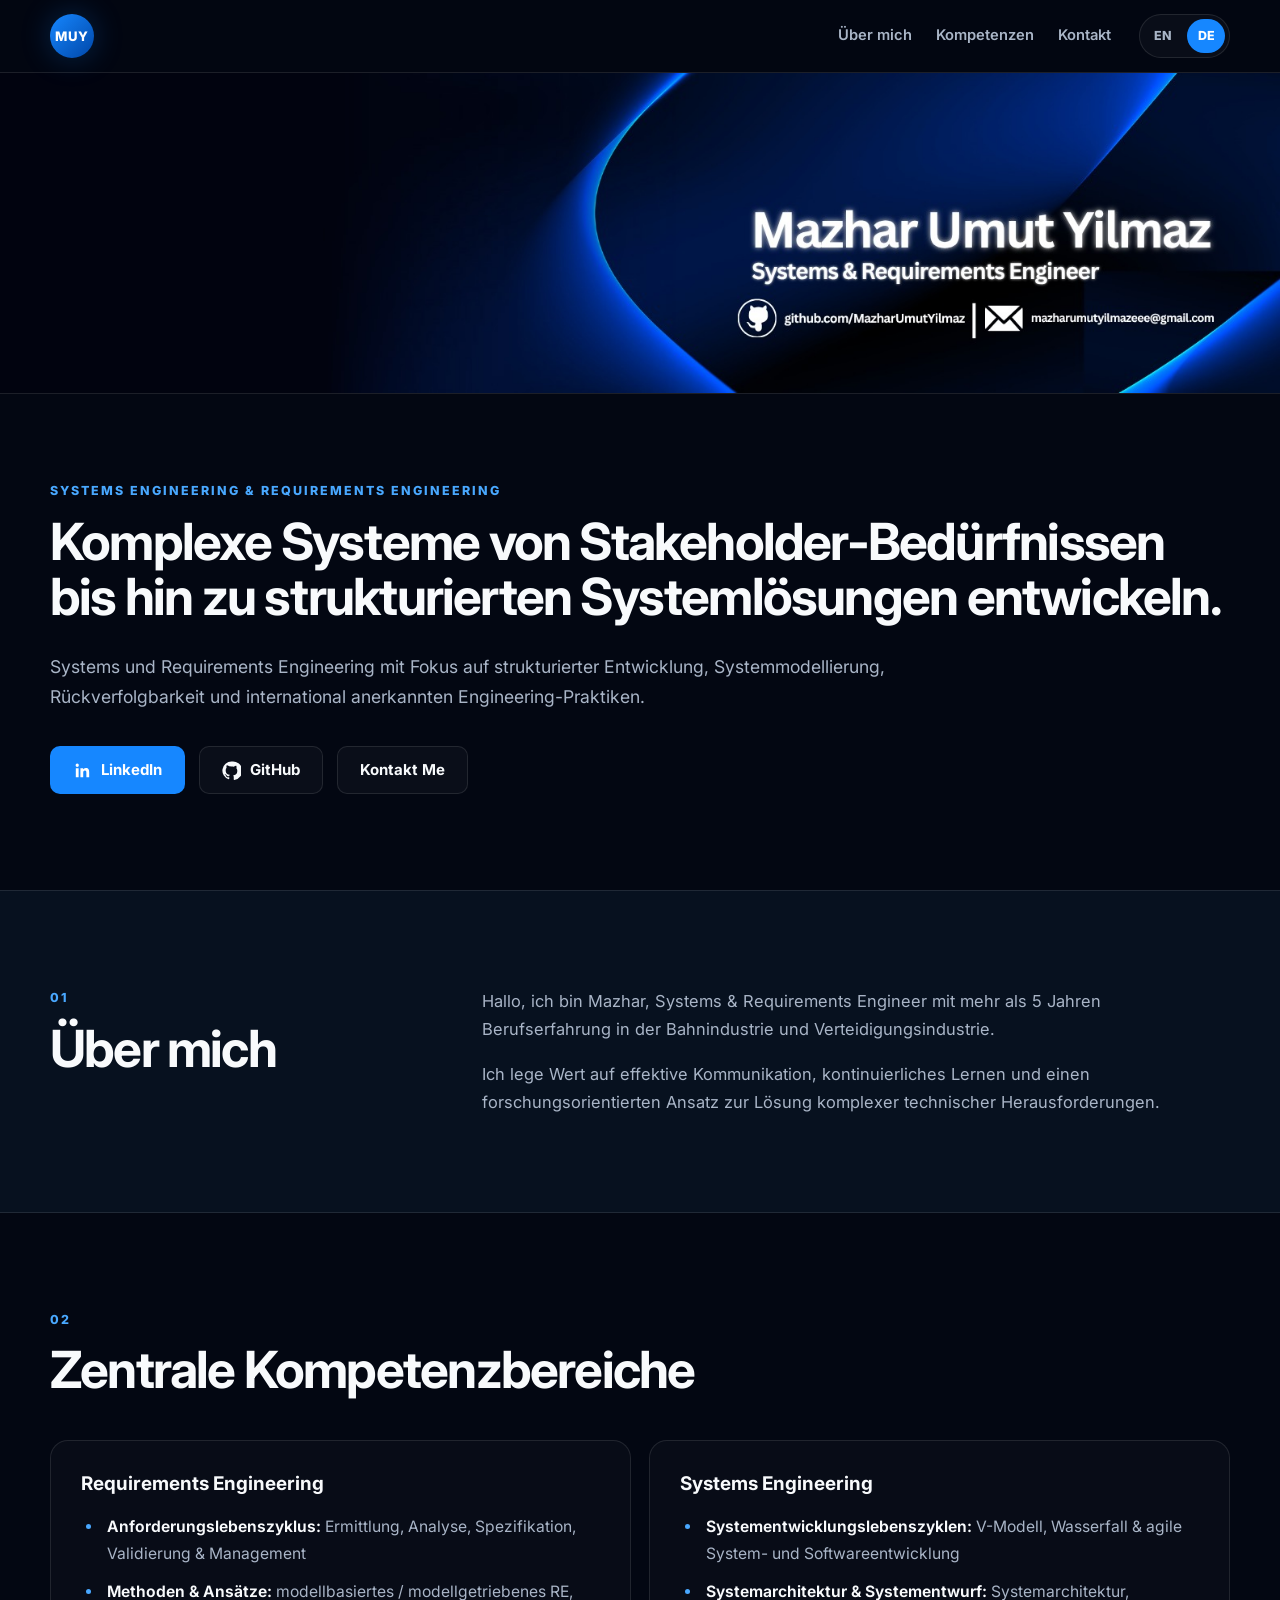
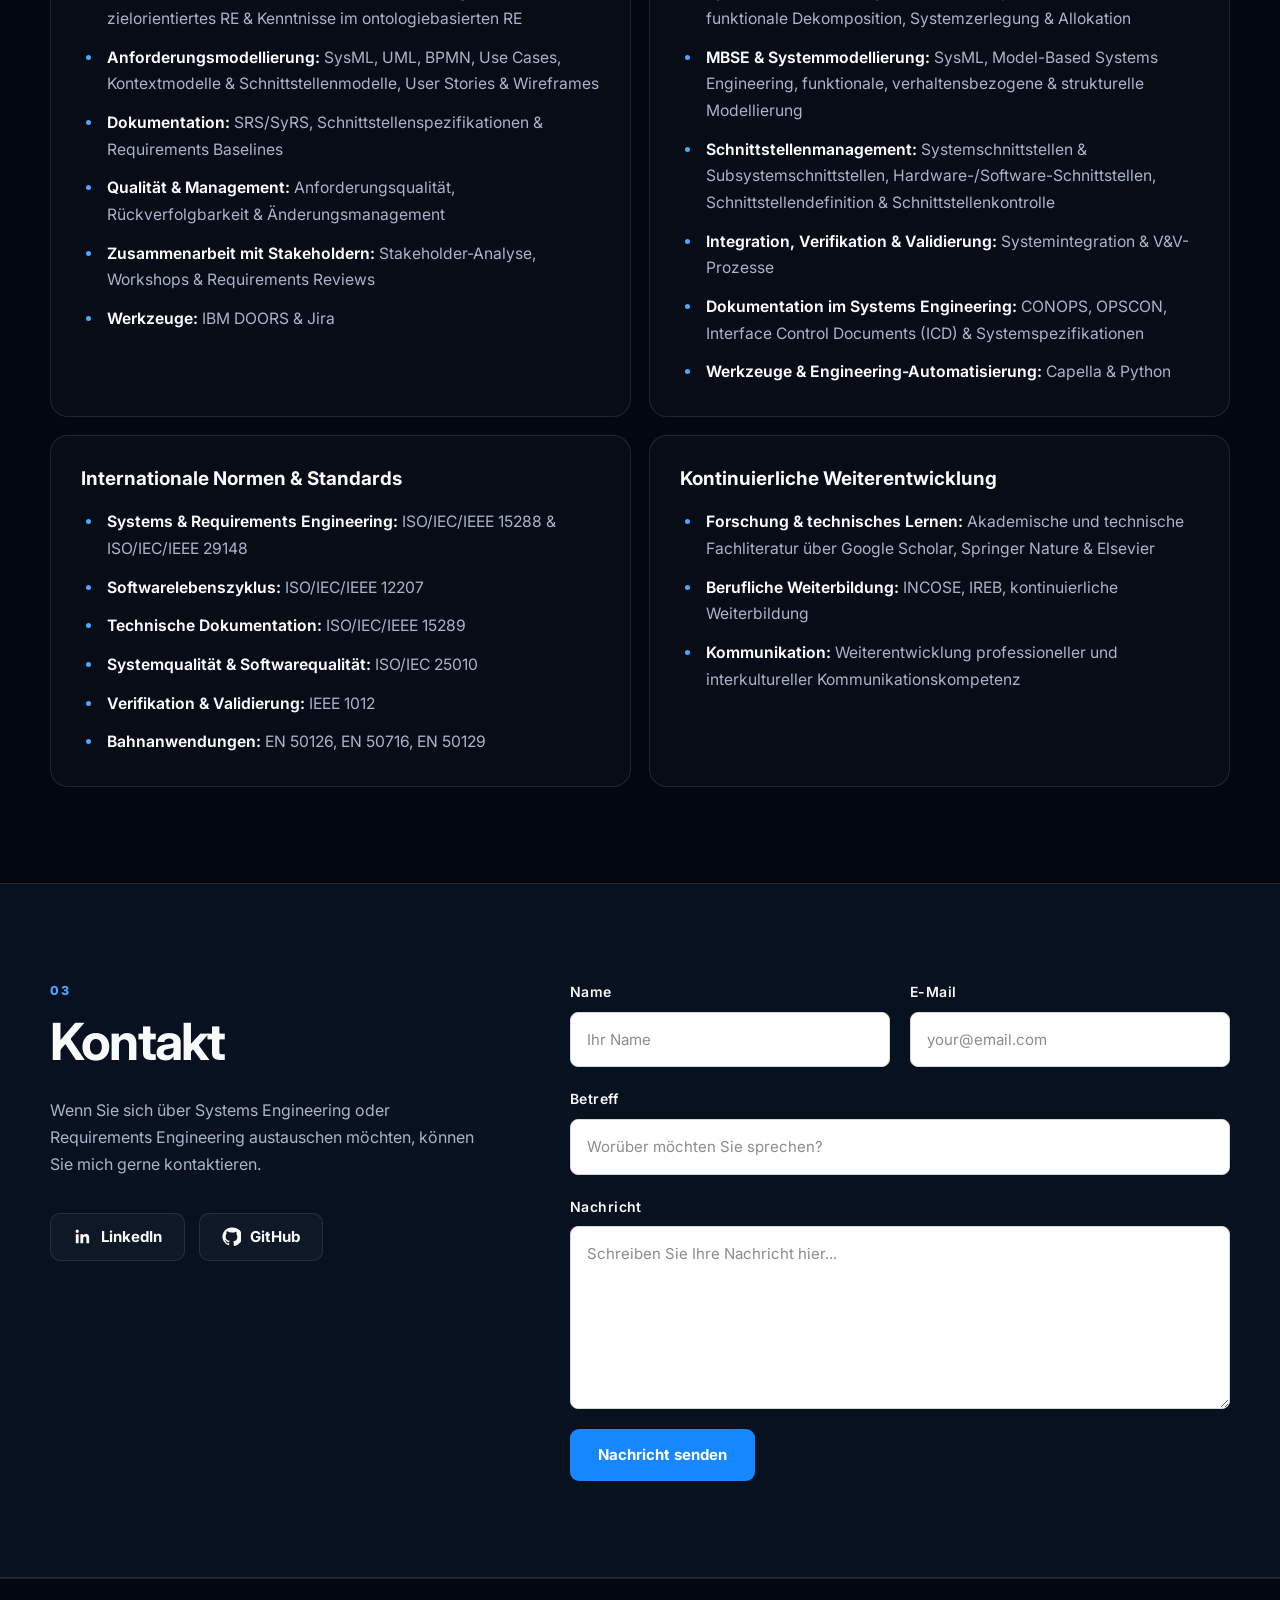
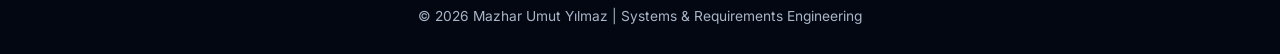
==== commit 54533582: "Fix heading text in index.html" ====
--- a/de/index.html
+++ b/de/index.html
@@ -302,7 +302,7 @@
           </p>
 
           <h2>
-            Über mich Me
+            Über mich
           </h2>
 
         </div>
@@ -815,4 +815,4 @@
 
 </body>
 
-</html>+</html>
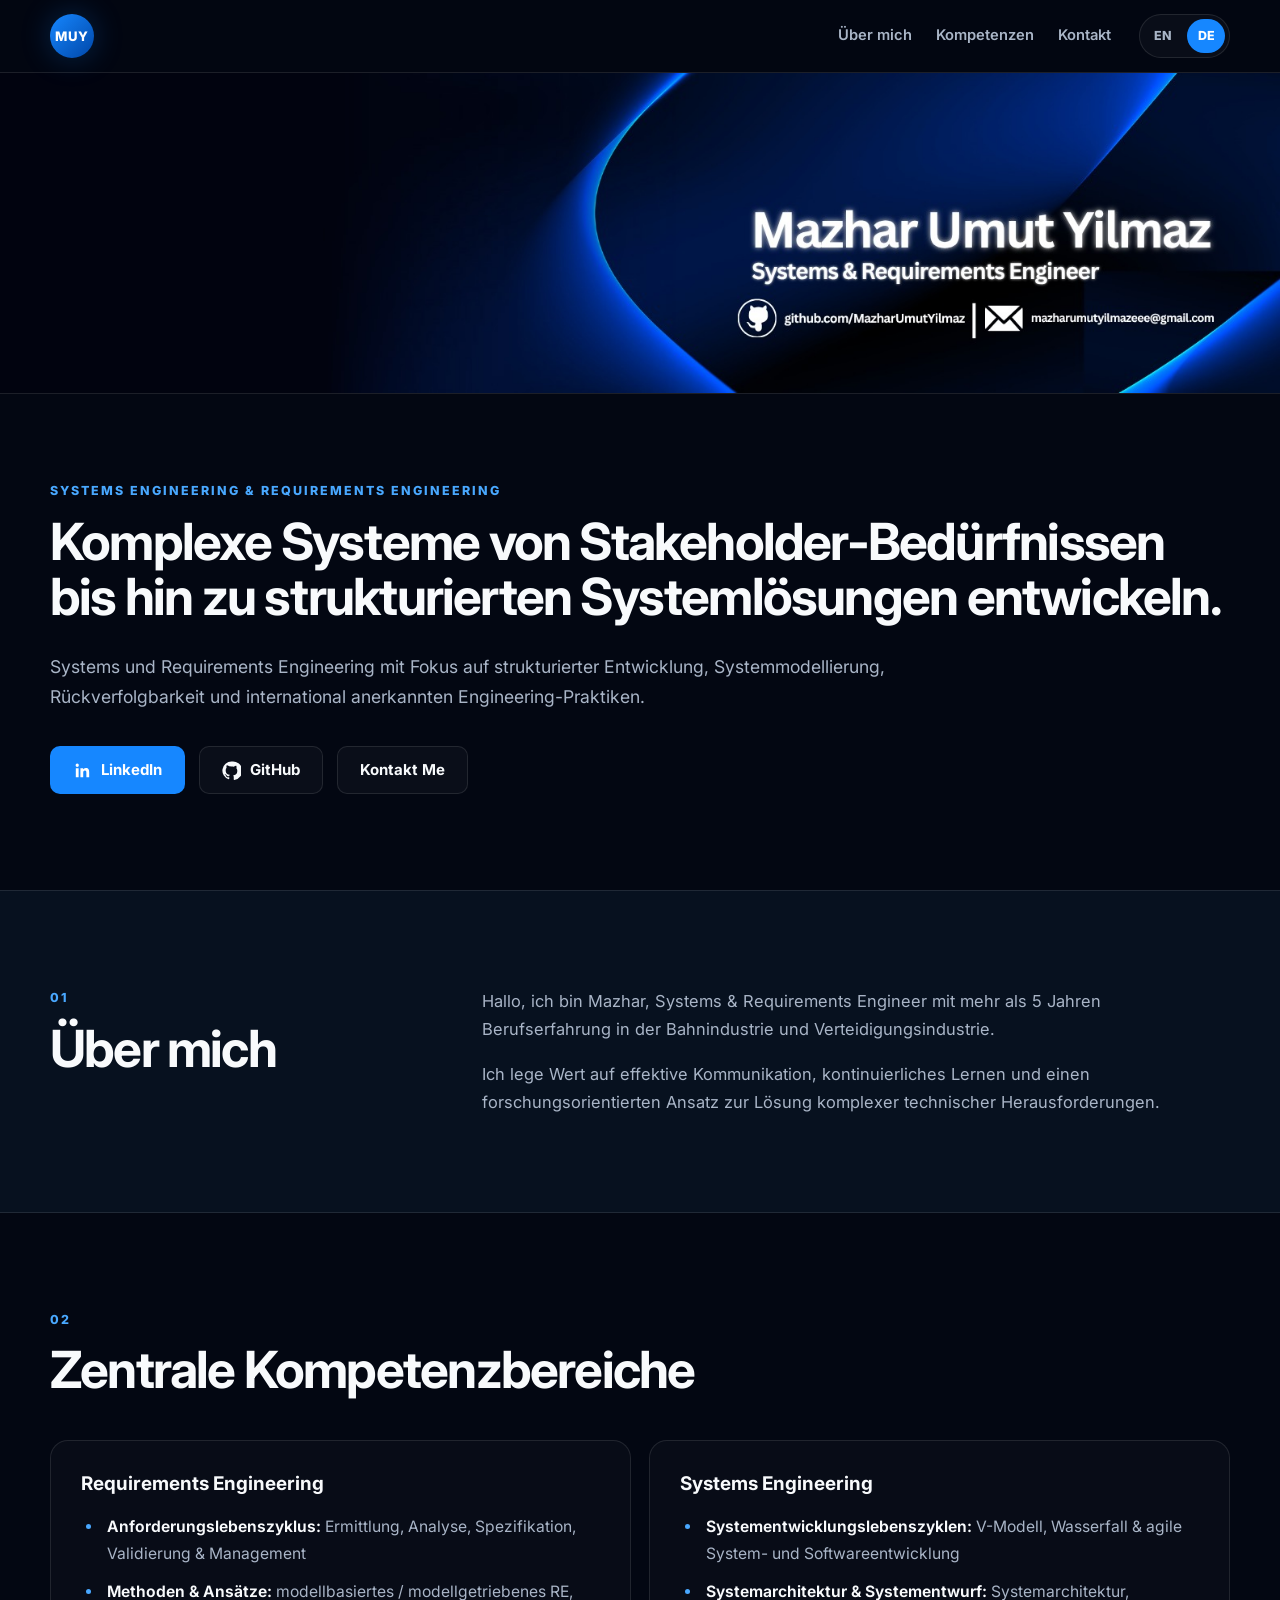
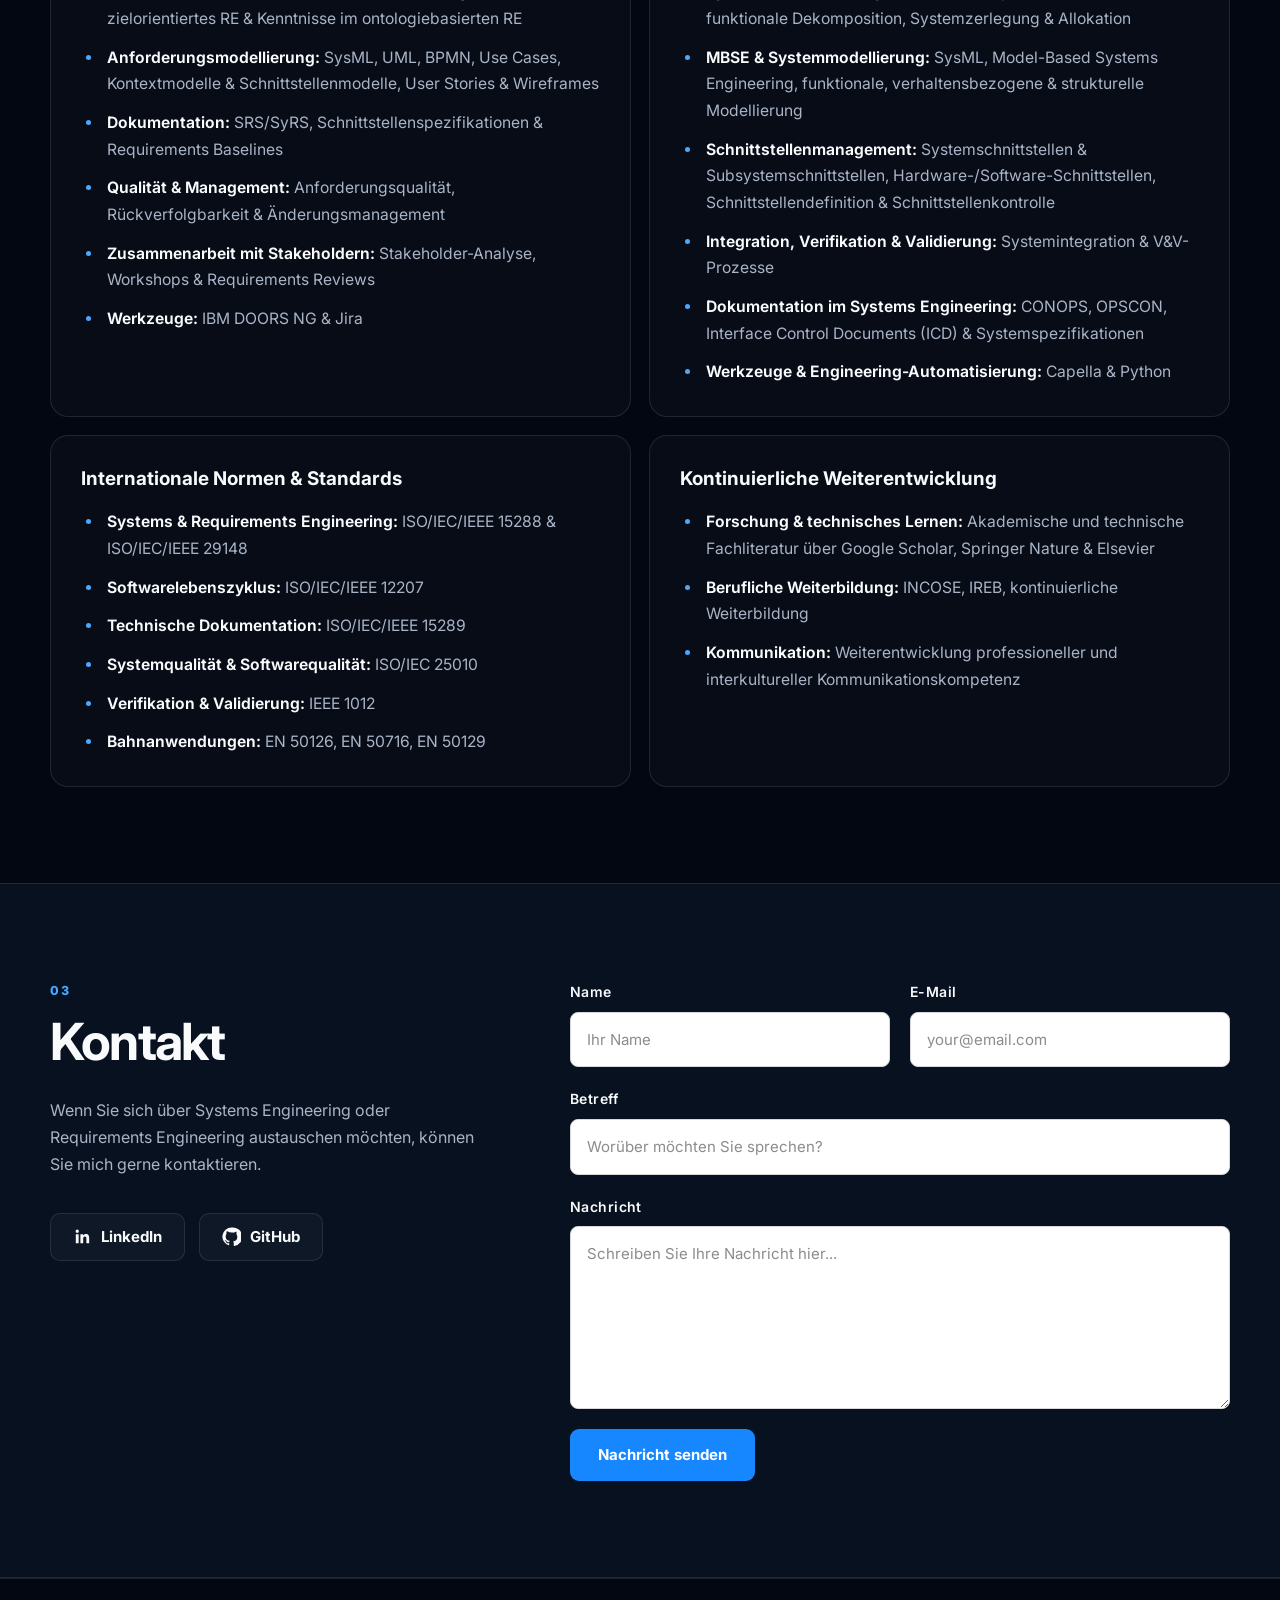
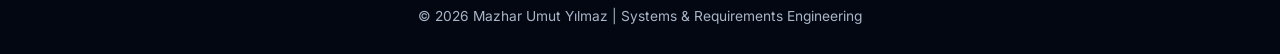
==== commit 5618572b: "Update index.html" ====
--- a/de/index.html
+++ b/de/index.html
@@ -406,7 +406,7 @@
 
           <li>
             <strong>Werkzeuge:</strong>
-            IBM DOORS & Jira
+            IBM DOORS NG & Jira
           </li>
 
         </ul>
